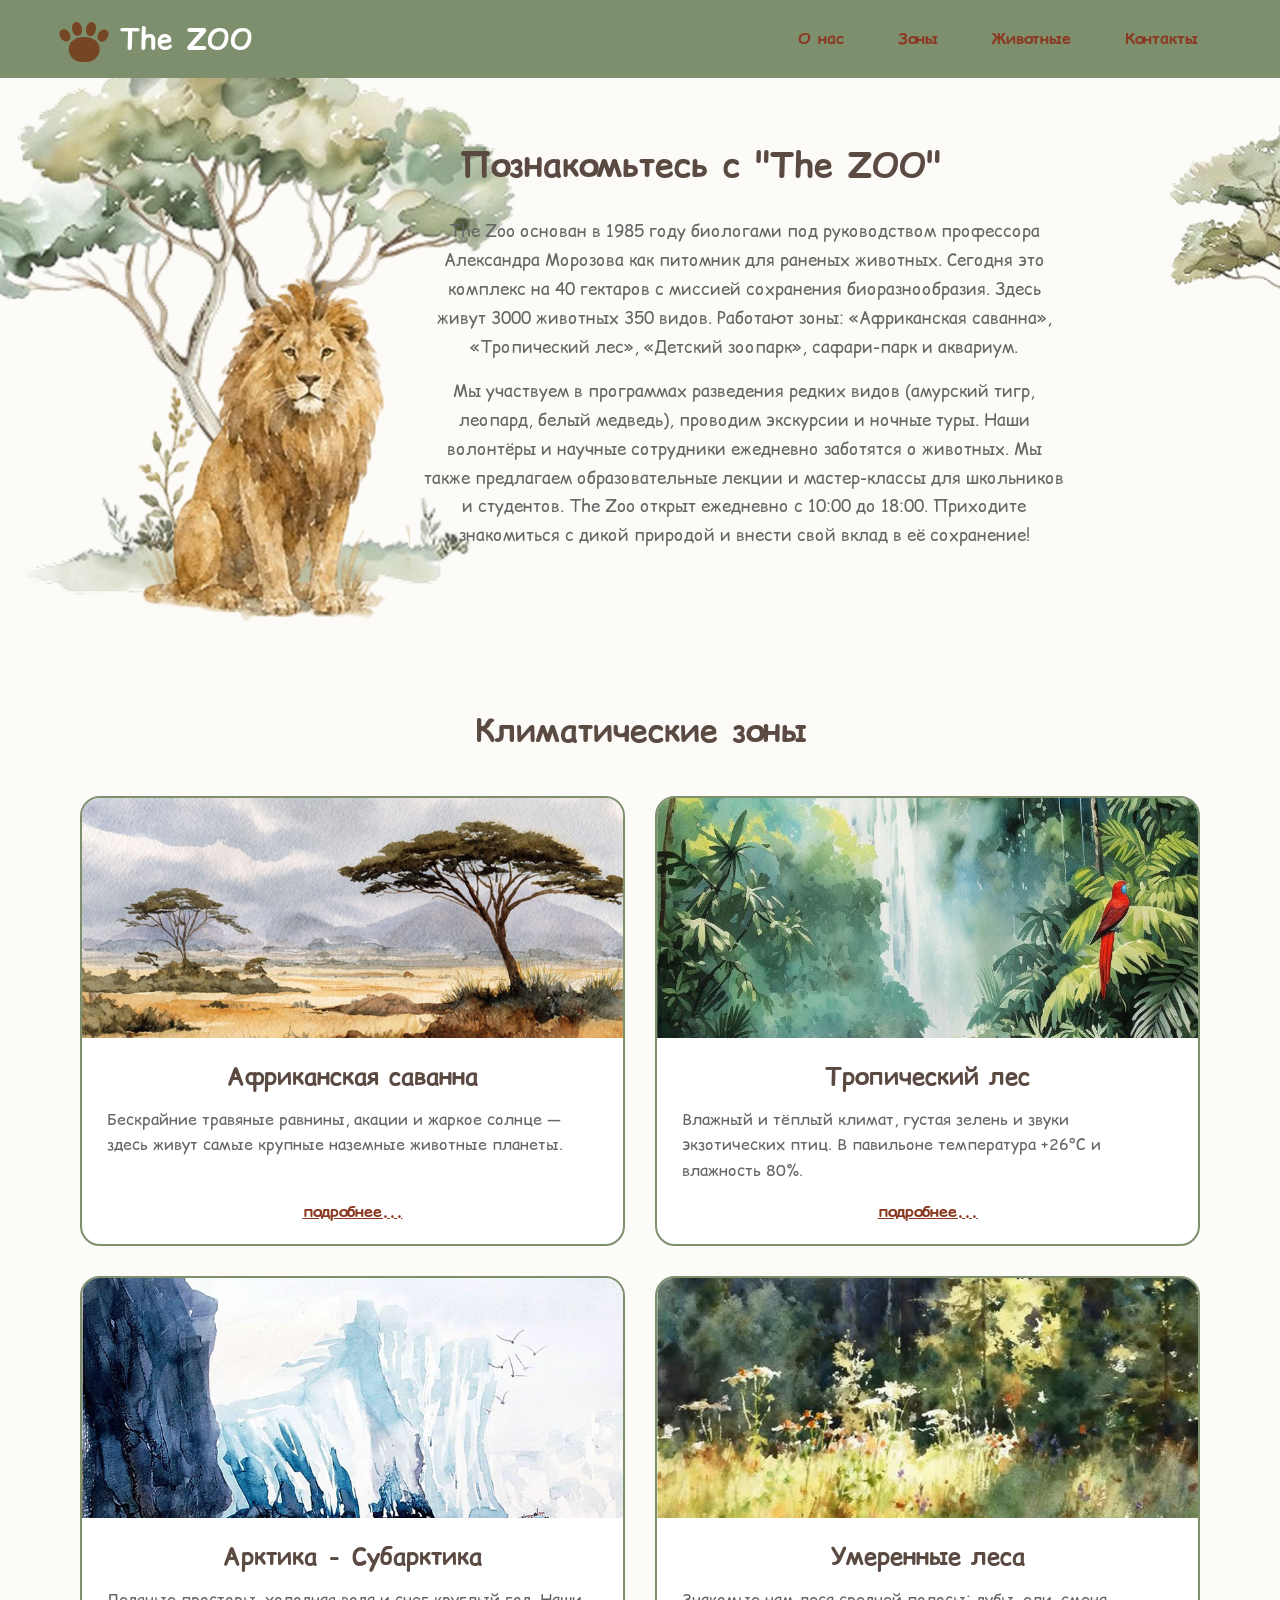
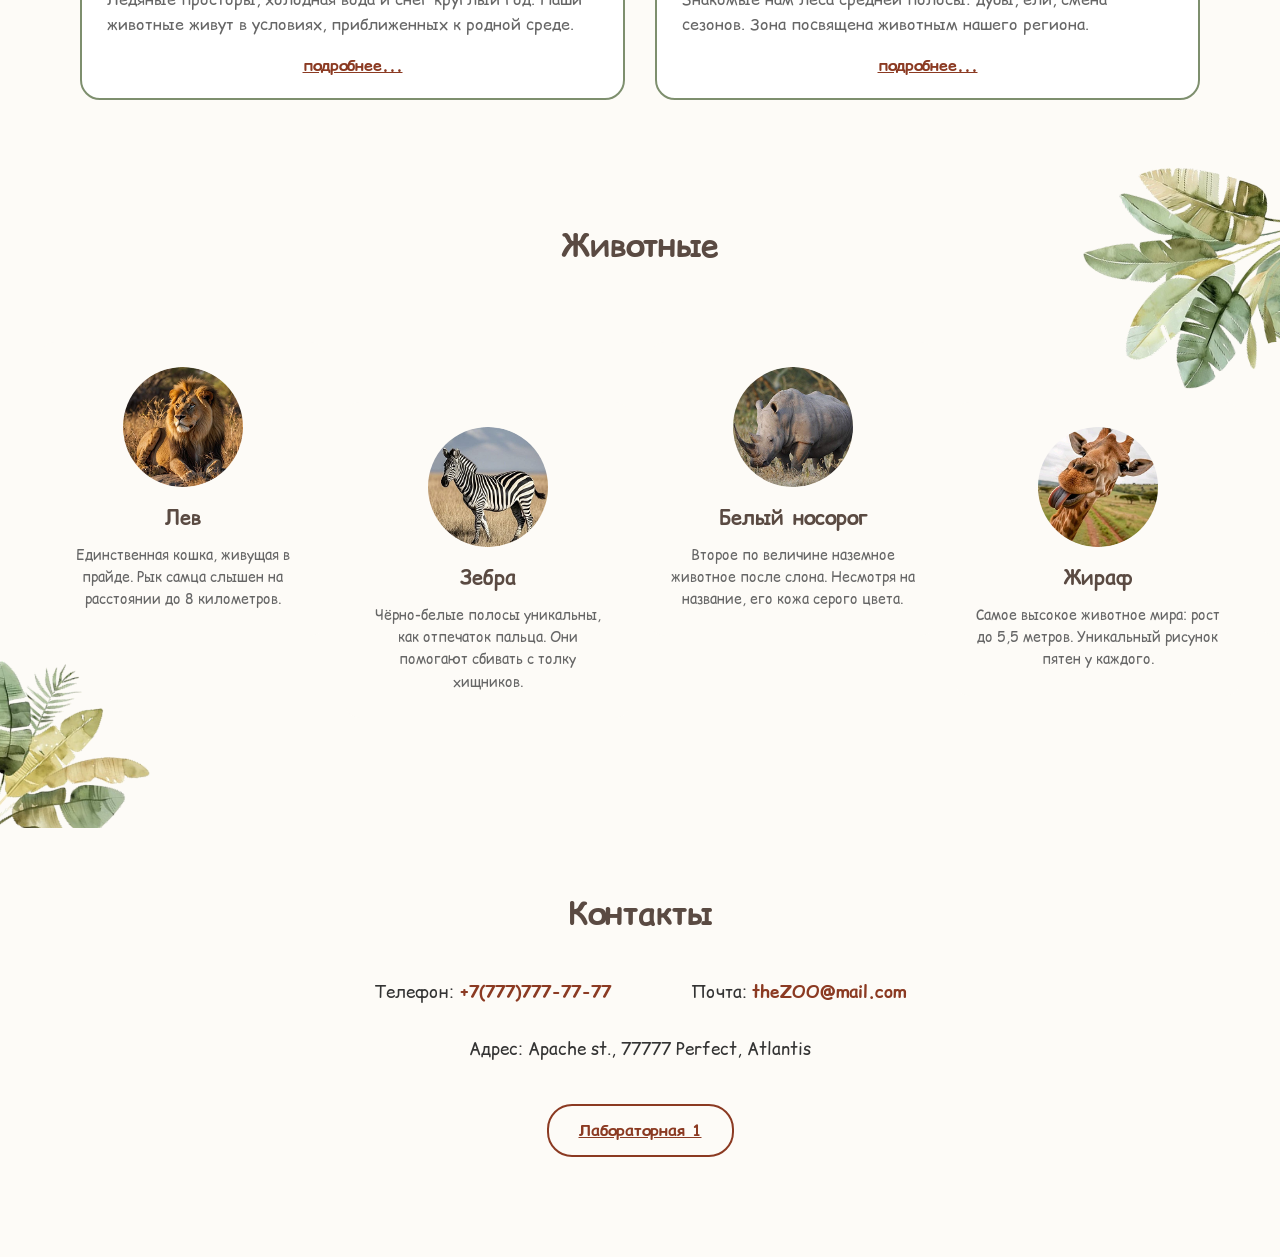
==== index.html @ d0c4f3d9 "первая версия сайта и задание 1" ====
<!DOCTYPE html>
<html lang="ru">
<head>
    <meta charset="UTF-8">
    <meta name="viewport" content="width=device-width, initial-scale=1.0">
    <title>The ZOO</title>
    <link rel="preconnect" href="https://fonts.googleapis.com">
    <link rel="preconnect" href="https://fonts.gstatic.com" crossorigin>
    <link href="https://fonts.googleapis.com/css2?family=Comic+Relief:wght@400;700&display=swap" rel="stylesheet">
    <link rel="stylesheet" href="style.css">
    <link rel="stylesheet" href="logo.css">
</head>

<body>

    <!-- ШАПКА -->
    <header class="header">
        <a href="index.html" class="logo-link">
            <div class="logo-paw">
                <div class="paw-toe toe-1"></div>
                <div class="paw-toe toe-2"></div>
                <div class="paw-toe toe-3"></div>
                <div class="paw-toe toe-4"></div>
                <div class="paw-pad"></div>
            </div>
            <span class="logo-text">The ZOO</span>
        </a>

        <nav class="nav">
            <a href="#about">О нас</a>
            <a href="#zones">Зоны</a>
            <a href="#animals">Животные</a>
            <a href="#contacts">Контакты</a>
        </nav>
    </header>

    <!-- ГЛАВНЫЙ ЭКРАН -->
    <section id="about" class="hero">
        <img src="images/tree-left.webp" alt="" class="hero-decor hero-tree-left">
        <img src="images/lion-hero.webp" alt="Лев" class="hero-decor hero-lion">
        <img src="images/tree-right.webp" alt="" class="hero-decor hero-tree-right">

        <h1>Познакомьтесь с "The ZOO"</h1>

        <div class="hero-content">
            <p>The Zoo основан в 1985 году биологами под руководством профессора Александра Морозова как питомник для раненых животных. 
                Сегодня это комплекс на 40 гектаров с миссией сохранения биоразнообразия. 
                Здесь живут 3000 животных 350 видов. Работают зоны: «Африканская саванна», «Тропический лес», «Детский зоопарк», сафари-парк и аквариум.
            </p>
            <p>Мы участвуем в программах разведения редких видов (амурский тигр, леопард, белый медведь), проводим экскурсии и ночные туры. 
                Наши волонтёры и научные сотрудники ежедневно заботятся о животных. Мы также предлагаем образовательные лекции и мастер-классы для школьников и студентов. 
                The Zoo открыт ежедневно с 10:00 до 18:00. Приходите знакомиться с дикой природой и внести свой вклад в её сохранение!
            </p>
        </div>
    </section>

    <!-- КЛИМАТИЧЕСКИЕ ЗОНЫ -->
    <section id="zones" class="zones-section">
        <h2>Климатические зоны</h2>

        <div class="zones-grid">

            <div class="zone-card">
                <img src="images/savanna.webp" alt="Африканская саванна">
                <h3>Африканская саванна</h3>
                <p>Бескрайние травяные равнины, акации и жаркое солнце — здесь живут самые крупные наземные животные планеты.</p>
                <a href="#modal-savanna" class="details-link">подробнее...</a>
            </div>

            <div class="zone-card">
                <img src="images/jungle.webp" alt="Тропический лес">
                <h3>Тропический лес</h3>
                <p>Влажный и тёплый климат, густая зелень и звуки экзотических птиц. В павильоне температура +26°C и влажность 80%.</p>
                <a href="#modal-jungle" class="details-link">подробнее...</a>
            </div>

            <div class="zone-card">
                <img src="images/arctic.webp" alt="Арктика">
                <h3>Арктика - Субарктика</h3>
                <p>Ледяные просторы, холодная вода и снег круглый год. Наши животные живут в условиях, приближенных к родной среде.</p>
                <a href="#modal-arctic" class="details-link">подробнее...</a>
            </div>

            <div class="zone-card">
                <img src="images/forest.webp" alt="Умеренные леса">
                <h3>Умеренные леса</h3>
                <p>Знакомые нам леса средней полосы: дубы, ели, смена сезонов. Зона посвящена животным нашего региона.</p>
                <a href="#modal-forest" class="details-link">подробнее...</a>
            </div>

        </div>
    </section>

    <!-- ЖИВОТНЫЕ -->
    <section id="animals" class="animals-section">
        <img src="images/leaf-top.webp" alt="" class="section-decor section-decor-top">
        <img src="images/leaf-bottom.webp" alt="" class="section-decor section-decor-bottom">

        <h2>Животные</h2>

        <div class="carousel-track">

            <div class="animal-card">
                <img src="images/lion.webp" alt="Лев">
                <h4>Лев</h4>
                <p>Единственная кошка, живущая в прайде. Рык самца слышен на расстоянии до 8 километров.</p>
            </div>

            <div class="animal-card">
                <img src="images/zebra.webp" alt="Зебра">
                <h4>Зебра</h4>
                <p>Чёрно-белые полосы уникальны, как отпечаток пальца. Они помогают сбивать с толку хищников.</p>
            </div>

            <div class="animal-card">
                <img src="images/rhino.webp" alt="Белый носорог">
                <h4>Белый носорог</h4>
                <p>Второе по величине наземное животное после слона. Несмотря на название, его кожа серого цвета.</p>
            </div>

            <div class="animal-card">
                <img src="images/giraffe.webp" alt="Жираф">
                <h4>Жираф</h4>
                <p>Самое высокое животное мира: рост до 5,5 метров. Уникальный рисунок пятен у каждого.</p>
            </div>

            <div class="animal-card">
                <img src="images/jaguar.webp" alt="Ягуар">
                <h4>Ягуар</h4>
                <p>Крупнейшая кошка Америки. Отлично плавает и охотится даже на крокодилов.</p>
            </div>

            <div class="animal-card">
                <img src="images/orangutan.webp" alt="Орангутан">
                <h4>Орангутан</h4>
                <p>Один из самых умных приматов. Умеет использовать палки как инструменты.</p>
            </div>

            <div class="animal-card">
                <img src="images/toucan.webp" alt="Тукан">
                <h4>Тукан</h4>
                <p>Обладатель огромного яркого клюва. Клюв лёгкий благодаря воздушным камерам внутри.</p>
            </div>

            <div class="animal-card">
                <img src="images/sloth.webp" alt="Ленивец">
                <h4>Ленивец</h4>
                <p>Спит до 20 часов в сутки. В его шерсти растут водоросли из-за медлительности.</p>
            </div>

            <div class="animal-card">
                <img src="images/mammoth.webp" alt="Морж">
                <h4>Морж</h4>
                <p>Крупное морское млекопитающее. Может жить до 60 лет и достигать длины 3.5 метров.</p>
            </div>

            <div class="animal-card">
                <img src="images/polar-bear.webp" alt="Белый медведь">
                <h4>Белый медведь</h4>
                <p>Крупнейший наземный хищник. Под белой шерстью скрывается чёрная кожа.</p>
            </div>

            <div class="animal-card">
                <img src="images/randeer.webp" alt="Северный олень">
                <h4>Северный олень</h4>
                <p>Единственный олень, у которого рога есть и у самцов, и у самок.</p>
            </div>

            <div class="animal-card">
                <img src="images/owl.webp" alt="Полярная сова">
                <h4>Полярная сова</h4>
                <p>Хищник, который охотится даже днём. Белое оперение — маскировка среди снега.</p>
            </div>

            <div class="animal-card">
                <img src="images/lynx.webp" alt="Рысь">
                <h4>Рысь</h4>
                <p>Хищник, который охотится даже днём. Белое оперение — маскировка среди снега.</p>
            </div>

            <div class="animal-card">
                <img src="images/deer.webp" alt="Пятнистый олень">
                <h4>Пятнистый олень</h4>
                <p>Самый распространенный олень в Европе. Имеет ярко выраженные пятна на шкуре.</p>
            </div>

            <div class="animal-card">
                <img src="images/wolf.webp" alt="Волк">
                <h4>Волк</h4>
                <p>Социальное животное, живущее в стаях. Имеет высокий уровень интеллекта и способность к обучению.</p>
            </div>

            <div class="animal-card">
                <img src="images/bear.webp" alt="Бурый медведь">
                <h4>Бурый медведь</h4>
                <p>Хозяин наших лесов. Перед зимой набирает до 150 кг жира.</p>
            </div>

        </div>
    </section>

    <!-- КОНТАКТЫ -->
    <section id="contacts" class="contacts-section">
        <h2>Контакты</h2>
        <div class="contacts-grid">
            <p>Телефон: <a href="tel:+77777777777">+7(777)777-77-77</a></p>
            <p>Почта: <a href="mailto:theZOO@mail.com">theZOO@mail.com</a></p>
            <p class="contacts-address">Адрес: Apache st., 77777 Perfect, Atlantis</p>
        </div>

        <a href="pic.html" class="lab-link">Лабораторная 1</a>
    </section>

    <!-- ============================================= -->
    <!-- МОДАЛЬНЫЕ ОКНА -->
    <!-- ============================================= -->

    <!-- САВАННА -->
    <div id="modal-savanna" class="modal">
        <div class="modal-content">
            <a href="#zones" class="modal-close"></a>
            <h2>Африканская саванна</h2>
            <div class="modal-body">
                <p>Африканская саванна — это бескрайние травяные равнины, редкие акации и ощущение простора. Здесь, на родине самых крупных наземных животных, наш вольер площадью более 3 гектаров воссоздаёт климат Восточной Африки: сухие сезоны сменяются короткими дождями, а растительность максимально приближена к естественной.</p>
                <p>Здесь живут слоны, жирафы, львы, зебры и белые носороги. У каждого вида — просторный участок: у слонов грязевые ванны, у жирафов высокие кормушки с акацией, у львов тенистые скалы. Наблюдать за животными можно со смотровых площадок и из сафари-автобуса, проезжающего прямо через вольеры.</p>
                <p>Мы участвуем в международной программе разведения белых носорогов и слонов, находящихся под угрозой исчезновения. Регулярно проходят кормления под руководством киперов — это зрелище и возможность узнать жизнь саванны изнутри.</p>
            </div>
            <img src="images/decor-lion.png" alt="" class="modal-decor decor-savanna-1">
            <img src="images/decor-rhino.png" alt="" class="modal-decor decor-savanna-2">
            <img src="images/decor-elephant.png" alt="" class="modal-decor decor-savanna-3">
            <img src="images/decor-zebra.png" alt="" class="modal-decor decor-savanna-4">
        </div>
    </div>

    <!-- ДЖУНГЛИ -->
    <div id="modal-jungle" class="modal">
        <div class="modal-content">
            <a href="#zones" class="modal-close"></a>
            <h2>Тропический лес</h2>
            <div class="modal-body">
                <p>Тропический лес — самая густонаселённая экосистема планеты. В нашем павильоне поддерживается +26°C и влажность 80%, создавая уголок амазонской сельвы в центре города. Здесь пахнет мокрой землёй, слышны крики птиц, а сквозь стеклянный купол пробивается мягкий свет.</p>
                <p>Обитатели — ягуары, орангутаны, туканы, ленивцы и питоны. Для каждого созданы природные условия: орангутаны получили канаты и платформы, ягуары — бассейн и заросли, ленивцы — высокие ветви. Туканы свободно летают по павильону, а питоны отдыхают в террариумах с подогревом.</p>
                <p>Тропический лес хрупок: вырубка уничтожает дом для тысяч видов. Наша зона — часть образовательной программы о сохранении джунглей. Мы участвуем в восстановлении популяций орангутанов и ягуаров в дикой природе.</p>
            </div>
            <img src="images/decor-sloth.png" alt="" class="modal-decor decor-jungle-1">
            <img src="images/decor-toucan.png" alt="" class="modal-decor decor-jungle-2">
            <img src="images/decor-jaguar.png" alt="" class="modal-decor decor-jungle-3">
            <img src="images/decor-orangutan.png" alt="" class="modal-decor decor-jungle-4">
        </div>
    </div>

    <!-- АРКТИКА -->
    <div id="modal-arctic" class="modal">
        <div class="modal-content">
            <a href="#zones" class="modal-close"></a>
            <h2>Арктика - Субарктика</h2>
            <div class="modal-body">
                <p>Арктика — мир вечного холода и выживания на пределе. Здесь зима длится большую часть года, температура опускается до −50°C. В нашей зоне с помощью системы охлаждения поддерживается арктический климат: снежные наносы, ледяные бассейны и холодный воздух круглый год. Это одна из самых технически сложных зон зоопарка.</p>
                <p>Здесь обитают белые медведи, северные олени, полярные совы, моржи и песцы. Белый медведь получил вольер с бассейном глубиной 5 метров и ледяной пещерой. Моржи плещутся в солёной воде температурой +4°C. Олени гуляют по заснеженной тундре, а совы сидят на высоких насестах.</p>
                <p>Изменение климата лишает белых медведей охотничьих угодий: лёд тает, и хищники не могут добраться до тюленей. Мы участвуем в программе сохранения вида и отправляем часть средств в фонды защиты Арктики.</p>
            </div>
            <img src="images/decor-deer.png" alt="" class="modal-decor decor-arctic-1">
            <img src="images/decor-walrus.png" alt="" class="modal-decor decor-arctic-2">
            <img src="images/decor-owl.png" alt="" class="modal-decor decor-arctic-3">
            <img src="images/decor-polar-bear.png" alt="" class="modal-decor decor-arctic-4">
        </div>
    </div>

    <!-- ЛЕСА -->
    <div id="modal-forest" class="modal">
        <div class="modal-content">
            <a href="#zones" class="modal-close"></a>
            <h2>Умеренные леса</h2>
            <div class="modal-body">
                <p>Умеренные леса — наш родной дом: дубы и ели, смена сезонов, запах осенней листвы. Здесь живут животные, знакомые нам по сказкам, но редко видимые вживую. Наша зона воссоздаёт климат средней полосы: зимой снег, весной цветение, летом прохлада, осенью золото листьев. Вольеры вписаны в естественный лес, поэтому животные чувствуют себя почти как в дикой природе.</p>
                <p>Обитатели — бурые медведи, волки, рыси, пятнистые олени и филины. Медведи живут в лесном вольере с берлогой и прудом. Волки держатся стаей, демонстрируя сложное социальное поведение. Рыси прячутся в зарослях, их выдают кисточки на ушах. Олени гуляют среди деревьев, филины наблюдают с ветвей.</p>
                <p>Многие из этих животных пострадали от человека. Мы участвуем в программах реабилитации и возвращения зверей в дикую природу, проводим семейные экскурсии и уроки для школьников.</p>
            </div>
            <img src="images/decor-fawn.png" alt="" class="modal-decor decor-forest-1">
            <img src="images/decor-wolf.png" alt="" class="modal-decor decor-forest-2">
            <img src="images/decor-bear-cub.png" alt="" class="modal-decor decor-forest-3">
            <img src="images/decor-lynx.png" alt="" class="modal-decor decor-forest-4">
        </div>
    </div>

    <!-- СКРИПТ КАРУСЕЛИ -->
    <script>
        const track = document.querySelector('.carousel-track');
        let isDown = false;
        let startX;
        let scrollStart;

        track.addEventListener('mousedown', (e) => {
            isDown = true;
            startX = e.pageX - track.offsetLeft;
            scrollStart = track.scrollLeft;
        });

        track.addEventListener('mouseup', () => { isDown = false; });
        track.addEventListener('mouseleave', () => { isDown = false; });

        track.addEventListener('mousemove', (e) => {
            if (!isDown) return;
            e.preventDefault();
            const x = e.pageX - track.offsetLeft;
            track.scrollLeft = scrollStart - (x - startX);
        });
    </script>

</body>
</html>
---- style.css ----
/* ============================================= */
/* ПЕРЕМЕННЫЕ */
/* ============================================= */
:root {
    --color-bg:         #FDFBF7;
    --color-primary:    #7E8F6E;
    --color-accent:     #8B3A22;
    --color-heading:    #5A4A42;
    --color-text:       #333333;
    --color-text-muted: #666666;
    --color-white:      #FFFFFF;
    --color-shadow:     rgba(0, 0, 0, 0.1);
    --color-overlay:    rgba(0, 0, 0, 0.6);
    --color-modal-bg:   #F1EDE4;
}

* {
    margin: 0;
    padding: 0;
    box-sizing: border-box;
}

html { scroll-behavior: smooth; }

body {
    font-family: 'Comic Relief', cursive;
    background-color: var(--color-bg);
    color: var(--color-text);
    line-height: 1.6;
}

img { max-width: 100%; display: block; }

/* ============================================= */
/* ШАПКА */
/* ============================================= */
.header {
    display: flex;
    justify-content: space-between;
    align-items: center;
    padding: 15px 60px;
    background-color: var(--color-primary);
    position: sticky;
    top: 0;
    z-index: 1000;
}

.nav {
    display: flex;
    gap: 10px;
}

.nav a {
    color: var(--color-accent);
    text-decoration: none;
    font-weight: bold;
    font-size: 16px;
    padding: 10px 22px;
    border-radius: 25px;
    transition: all 0.3s ease;
}

.nav a:hover {
    background-color: var(--color-accent);
    color: var(--color-white);
}

/* ============================================= */
/* ГЛАВНЫЙ ЭКРАН */
/* ============================================= */
.hero {
    position: relative;
    padding: 60px 40px 80px;
    min-height: 560px;
    overflow: hidden;
}

.hero h1 {
    position: relative;
    z-index: 2;
    text-align: center;
    font-size: 34px;
    color: var(--color-heading);
    margin-bottom: 25px;
    margin-left: 10%;
}

.hero-content {
    position: relative;
    z-index: 2;
    max-width: 640px;
    margin: 0 auto 0 32%;
    text-align: center;
}

.hero-content p {
    font-size: 17px;
    color: var(--color-text-muted);
    line-height: 1.7;
    margin-bottom: 15px;
}

/* Декор */
.hero-decor {
    position: absolute;
    pointer-events: none;
}

.hero-tree-left {
    bottom: 0;
    left: -40px;
    width: 600px;
    z-index: 0;
}

.hero-lion {
    bottom: 0;
    left: 110px;
    width: 300px;
    z-index: 1;
}

.hero-tree-right {
    top: -40px;
    right: -250px;
    width: 420px;
    z-index: 0;
}

/* ============================================= */
/* КЛИМАТИЧЕСКИЕ ЗОНЫ */
/* ============================================= */
.zones-section {
    padding: 60px 40px;
    max-width: 1200px;
    margin: 0 auto;
}

h2 {
    text-align: center;
    font-size: 32px;
    color: var(--color-heading);
    margin-bottom: 40px;
}

.zones-grid {
    display: grid;
    grid-template-columns: repeat(2, 1fr);
    gap: 30px;
}

.zone-card {
    display: flex;
    flex-direction: column;
    background: var(--color-white);
    border: 2px solid var(--color-primary);
    border-radius: 20px;
    overflow: hidden;
    padding-bottom: 20px;
    transition: transform 0.3s ease, box-shadow 0.3s ease;
}

.zone-card:hover {
    transform: translateY(-5px);
    box-shadow: 0 10px 25px var(--color-shadow);
}

.zone-card img {
    width: 100%;
    height: 240px;
    object-fit: cover;
}

.zone-card h3 {
    font-size: 24px;
    color: var(--color-heading);
    text-align: center;
    margin: 20px 0 10px;
}

.zone-card p {
    padding: 0 25px;
    flex-grow: 1;
    color: var(--color-text-muted);
    font-size: 16px;
}

.details-link {
    display: block;
    text-align: center;
    color: var(--color-accent);
    font-weight: bold;
    text-decoration: underline;
    margin-top: 15px;
    transition: color 0.2s;
}

.details-link:hover {
    color: var(--color-heading);
}

/* ============================================= */
/* ЖИВОТНЫЕ */
/* ============================================= */
.animals-section {
    position: relative;
    padding: 60px 0 80px;
    overflow: hidden;
}

.animals-section h2 {
    padding: 0 40px;
    position: relative;
    z-index: 2;
}

.section-decor {
    position: absolute;
    pointer-events: none;
    z-index: 0;
}

.section-decor-top {
    top: 0;
    right: -30px;
    width: 260px;
}

.section-decor-bottom {
    bottom: -30px;
    left: -30px;
    width: 240px;
}

.carousel-track {
    display: flex;
    align-items: flex-start;
    gap: 20px;
    overflow-x: auto;
    padding: 30px 40px;
    scrollbar-width: none;
    -ms-overflow-style: none;
    cursor: grab;
    position: relative;
    z-index: 2;
}

.carousel-track::-webkit-scrollbar { display: none; }

.carousel-track img {
    user-select: none;
    -webkit-user-drag: none;
    pointer-events: none;
}

.animal-card {
    flex: 0 0 calc(25% - 15px);
    text-align: center;
    background: var(--color-bg);
    border-radius: 15px;
    padding: 25px 20px;
    transition: transform 0.3s ease;
}

.animal-card:nth-child(even) {
    margin-top: 60px;
}

.animal-card:hover {
    transform: translateY(-5px);
}

.animal-card img {
    width: 120px;
    height: 120px;
    border-radius: 50%;
    object-fit: cover;
    margin: 0 auto 15px;
}

.animal-card h4 {
    font-size: 20px;
    color: var(--color-heading);
    margin-bottom: 10px;
}

.animal-card p {
    font-size: 14px;
    color: var(--color-text-muted);
}

/* ============================================= */
/* КОНТАКТЫ */
/* ============================================= */
.contacts-section {
    padding: 60px 40px 100px;
    max-width: 1200px;
    margin: 0 auto;
    text-align: center;
}

.contacts-grid {
    display: flex;
    flex-wrap: wrap;
    justify-content: center;
    gap: 20px 80px;
}

.contacts-grid p {
    font-size: 17px;
    color: var(--color-text);
}

.contacts-address {
    flex: 0 0 100%;
    margin-top: 10px;
}

.contacts-grid a {
    color: var(--color-accent);
    text-decoration: none;
    font-weight: bold;
    transition: color 0.2s;
}

.contacts-grid a:hover {
    color: var(--color-heading);
}

/* ============================================= */
/* ССЫЛКА НА ЛАБУ В ФУТЕРЕ */
/* ============================================= */
.lab-link {
    display: inline-block;
    margin-top: 40px;
    padding: 12px 30px;
    color: var(--color-accent);
    font-weight: bold;
    font-size: 16px;
    border: 2px solid var(--color-accent);
    border-radius: 25px;
    transition: all 0.3s ease;
}

.lab-link:hover {
    background-color: var(--color-accent);
    color: var(--color-white);
}

/* ============================================= */
/* МОДАЛЬНЫЕ ОКНА */
/* ============================================= */
.modal {
    display: none;
    position: fixed;
    inset: 0;
    background-color: var(--color-overlay);
    z-index: 2000;
    justify-content: center;
    align-items: center;
    padding: 20px;
}

.modal:target { display: flex; }

.modal-content {
    position: relative;
    background-color: var(--color-modal-bg);
    border-radius: 20px;
    padding: 50px 70px;
    max-width: 1000px;
    width: 100%;
    max-height: 90vh;
    overflow-y: auto;
    box-shadow: 0 10px 40px rgba(0, 0, 0, 0.3);
    text-align: center;
}

.modal-content h2 {
    font-size: 36px;
    color: var(--color-heading);
    margin-bottom: 25px;
}

.modal-body {
    position: relative;
    z-index: 2;
    text-align: left;
    font-size: 17px;
    color: var(--color-text);
    line-height: 1.7;
    max-width: 800px;
    margin: 0 auto;
}

.modal-body p {
    margin-bottom: 15px;
}

/* Кнопка закрытия */
.modal-close {
    position: absolute;
    top: 20px;
    right: 25px;
    width: 36px;
    height: 36px;
    z-index: 10;
    cursor: pointer;
    transition: transform 0.2s;
}

.modal-close:hover { transform: scale(1.15); }

.modal-close::before,
.modal-close::after {
    content: "";
    position: absolute;
    top: 17px;
    left: 0;
    width: 36px;
    height: 2px;
    background: #B5A89A;
    border-radius: 2px;
}

.modal-close::before { transform: rotate(45deg); }
.modal-close::after  { transform: rotate(-45deg); }

/* Декор в модалках */
.modal-decor {
    position: absolute;
    pointer-events: none;
    z-index: 1;
}

/* Саванна */
.decor-savanna-1 { bottom: 0; left: -10px; width: 170px; }
.decor-savanna-2 { bottom: 0; left: 130px; width: 180px; }
.decor-savanna-3 { bottom: 0; right: 130px; width: 180px; }
.decor-savanna-4 { bottom: 0; right: -10px; width: 140px; }

/* Джунгли */
.decor-jungle-1 { top: 0; left: -10px; width: 190px; }
.decor-jungle-2 { bottom: 0; left: -10px; width: 170px; }
.decor-jungle-3 { top: 0; right: -10px; width: 190px; }
.decor-jungle-4 { bottom: 0; right: -10px; width: 200px; }

/* Арктика */
.decor-arctic-1 { top: 10px; left: -10px; width: 200px; }
.decor-arctic-2 { bottom: 0; left: -10px; width: 180px; }
.decor-arctic-3 { top: 30px; right: -10px; width: 140px; }
.decor-arctic-4 { bottom: 0; right: -20px; width: 200px; }

/* Леса */
.decor-forest-1 { top: 10px; left: -10px; width: 140px; }
.decor-forest-2 { bottom: 0; left: -10px; width: 170px; }
.decor-forest-3 { bottom: 0; right: 100px; width: 150px; }
.decor-forest-4 { bottom: 0; right: -20px; width: 160px; }

/* ============================================= */
/* АДАПТИВНОСТЬ */
/* ============================================= */

/* Планшет */
@media (max-width: 992px) {
    .hero-tree-left  { width: 280px; left: -40px; }
    .hero-lion       { width: 180px; left: 80px; }
    .hero-tree-right { width: 300px; right: -180px; }

    .hero h1       { margin-left: 0; font-size: 28px; }
    .hero-content  { margin: 0 auto; }

    .zones-grid { grid-template-columns: 1fr; }

    .animal-card { flex: 0 0 calc(50% - 10px); }
    .animal-card:nth-child(even) { margin-top: 40px; }
}

/* Мобильный */
@media (max-width: 768px) {
    .header {
        flex-direction: column;
        padding: 15px 20px;
        gap: 12px;
    }

    .logo { font-size: 26px; }

    .nav { flex-wrap: wrap; justify-content: center; gap: 6px; }

    .nav a {
        font-size: 14px;
        padding: 7px 14px;
    }

    .hero {
        padding: 40px 20px 50px;
        min-height: auto;
    }

    .hero h1 { font-size: 22px; margin-left: 0; }

    .hero-content p { font-size: 15px; }

    .hero-decor { display: none; }   /* прячем декор */

    .zones-section,
    .contacts-section { padding: 40px 20px; }

    h2 { font-size: 24px; margin-bottom: 25px; }

    .zone-card img { height: 180px; }

    .animals-section h2 { padding: 0 20px; }

    .section-decor { display: none; }

    .carousel-track { padding: 20px; gap: 15px; }

    .animal-card { flex: 0 0 90%; }
    .animal-card:nth-child(even) { margin-top: 0; }

    .animal-card img { width: 100px; height: 100px; }

    .contacts-grid { flex-direction: column; gap: 12px; }

    .lab-link {
        font-size: 14px;
        padding: 10px 22px;
        margin-top: 30px;
    }

    .modal-content { padding: 40px 25px; }

    .modal-content h2 { font-size: 24px; margin-bottom: 20px; }

    .modal-body { font-size: 15px; }

    .modal-close { width: 30px; height: 30px; top: 15px; right: 15px; }

    .modal-close::before,
    .modal-close::after {
        width: 30px;
        top: 14px;
    }

    .modal-decor { display: none; }   /* прячем декор в модалках */
}

/* Очень узкий экран */
@media (max-width: 480px) {
    .nav a { font-size: 13px; padding: 6px 12px; }

    .hero h1 { font-size: 20px; }
    .hero-content p { font-size: 14px; }

    .animal-card { flex: 0 0 100%; }
}
---- logo.css ----
/* ============================================= */
/* ЛОГОТИП-ЛАПА */
/* ============================================= */
:root {
    --paw-color: #B5835A;    /* цвет лапы */
    --paw-size: 48px;        /* базовый размер квадрата лапы */
}

/* Обёртка ссылки-логотипа */
.logo-link {
    display: inline-flex;
    align-items: center;
    gap: 12px;
    text-decoration: none;
    flex-shrink: 0;
}

/* Квадрат-контейнер для иконки */
.logo-paw {
    position: relative;
    width: var(--paw-size);
    height: var(--paw-size);
    flex-shrink: 0;
}

/* Общий стиль для всех элементов лапы */
.paw-toe,
.paw-pad {
    position: absolute;
    background-color: #754525;
}

/* =========================
   ПАЛЬЦЫ
   ========================= */

.paw-toe {
    z-index: 2;
    border-radius: 50%;
}

/* Верхний левый */
.toe-1 {
    top: 15%;
    left: 25%;
    width: 20%;
    height: 29%;
    transform: rotate(-12deg);
}

/* Верхний правый */
.toe-2 {
    top: 15%;
    right: 25%;
    width: 20%;
    height: 29%;
    transform: rotate(12deg);
}

/* Левый боковой */
.toe-3 {
    top: 30%;
    left: 0%;
    width: 20%;
    height: 27%;
    transform: rotate(-35deg);
}

/* Правый боковой */
.toe-4 {
    top: 30%;
    right: 0%;
    width: 20%;
    height: 27%;
    transform: rotate(35deg);
}

.paw-pad {
    z-index: 1;

    left: 50%;
    bottom: 3%;

    width: 64%;
    height: 51%;

    transform: translateX(-50%);

    border-radius:
        48% 48% 42% 42%
        / 48% 48% 55% 55%;
}

/* Текст рядом с лапой */
.logo-text {
    font-size: 28px;
    font-weight: bold;
    color: var(--color-white);
    letter-spacing: 1px;
    white-space: nowrap;
}

/* ============================================= */
/* АДАПТИВ */
/* ============================================= */
@media (max-width: 480px) {
    .logo-text {
        display: none;
    }

    :root {
        --paw-size: 40px;
    }
}
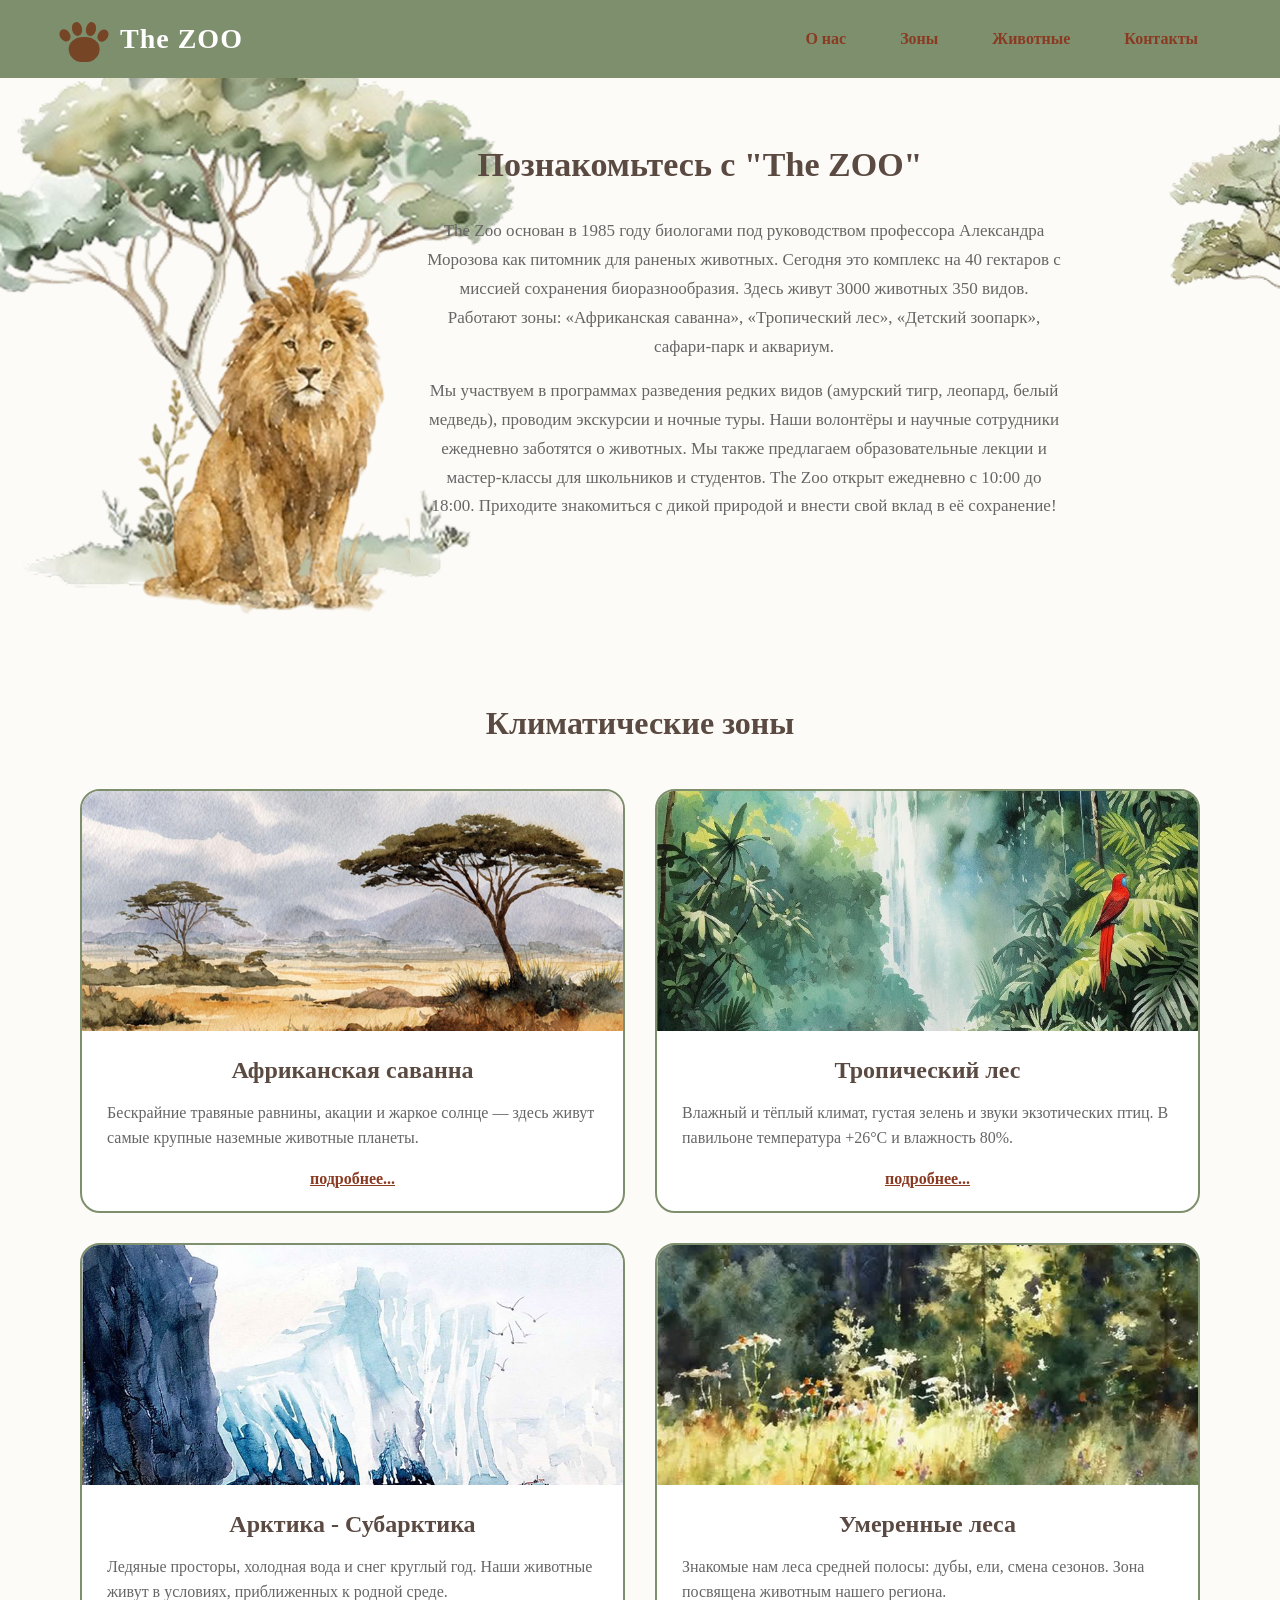
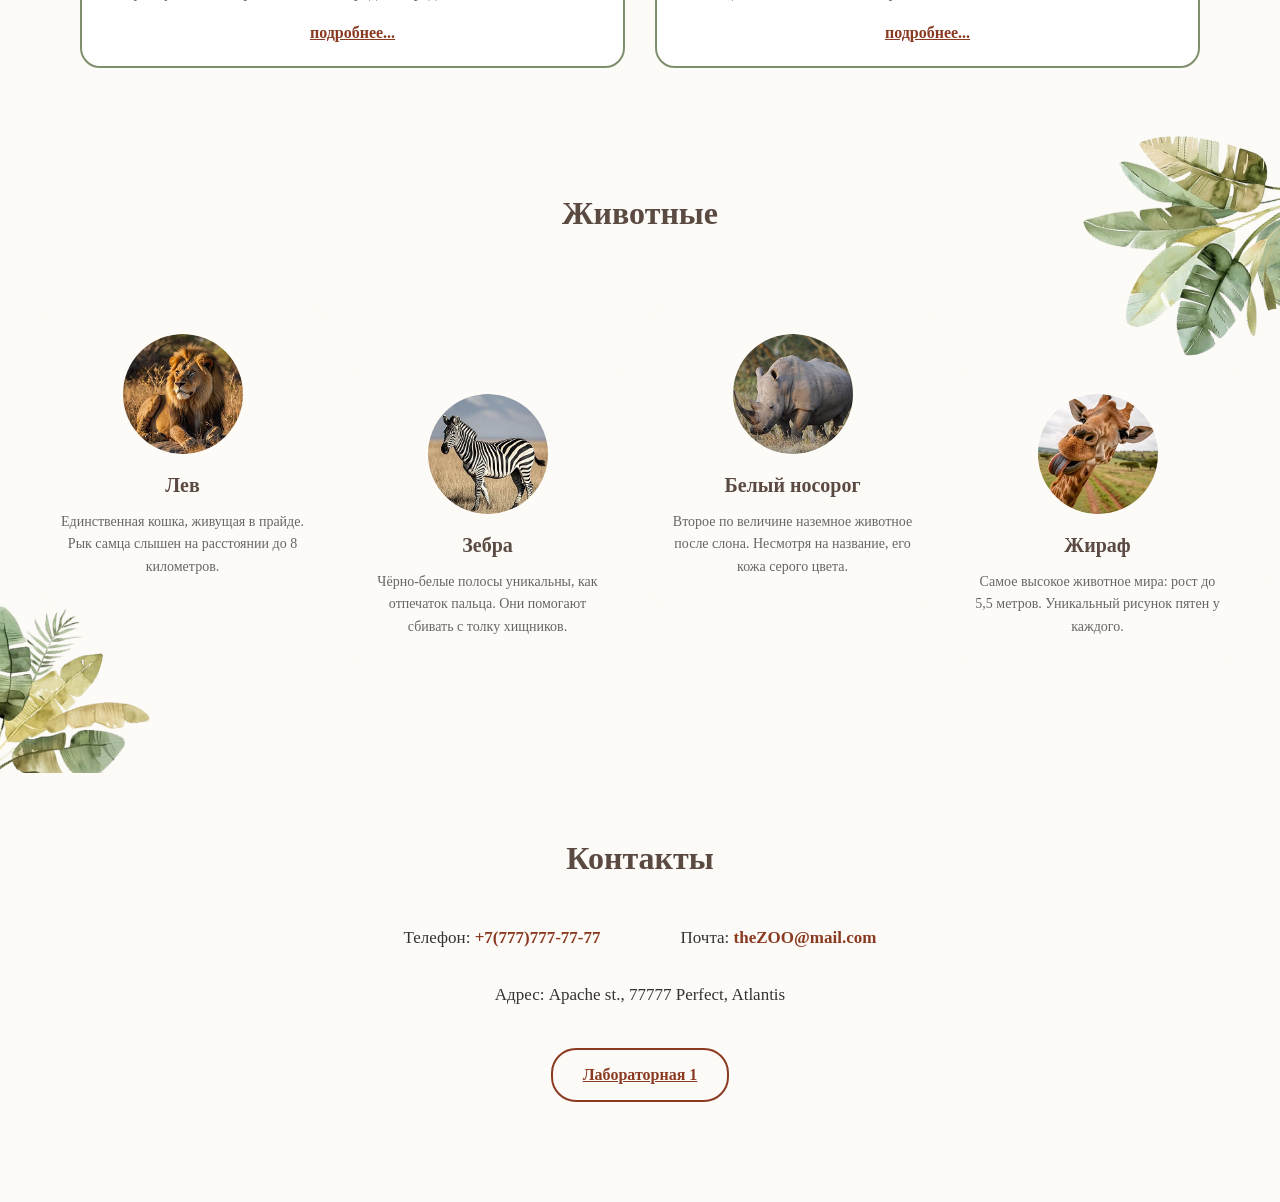
==== commit cda7775e: "настроил папки и скачал шрифт" ====
--- a/index.html
+++ b/index.html
@@ -4,11 +4,8 @@
     <meta charset="UTF-8">
     <meta name="viewport" content="width=device-width, initial-scale=1.0">
     <title>The ZOO</title>
-    <link rel="preconnect" href="https://fonts.googleapis.com">
-    <link rel="preconnect" href="https://fonts.gstatic.com" crossorigin>
-    <link href="https://fonts.googleapis.com/css2?family=Comic+Relief:wght@400;700&display=swap" rel="stylesheet">
-    <link rel="stylesheet" href="style.css">
-    <link rel="stylesheet" href="logo.css">
+    <link rel="stylesheet" href="styles/style.css">
+    <link rel="stylesheet" href="styles/logo.css">
 </head>
 
 <body>
@@ -208,7 +205,7 @@
             <p class="contacts-address">Адрес: Apache st., 77777 Perfect, Atlantis</p>
         </div>
 
-        <a href="pic.html" class="lab-link">Лабораторная 1</a>
+        <a href="html/pic.html" class="lab-link">Лабораторная 1</a>
     </section>
 
     <!-- ============================================= -->
--- a/styles/style.css
+++ b/styles/style.css
@@ -0,0 +1,576 @@
+
+@font-face {
+    font-family: 'Comic Relief';
+    src: url('fonts/ComicRelief-Regular.ttf') format('truetype');
+    font-weight: 400;
+    font-style: normal;
+}
+
+@font-face {
+    font-family: 'Comic Relief';
+    src: url('fonts/ComicRelief-Bold.ttf') format('truetype');
+    font-weight: 700;
+    font-style: normal;
+}
+
+
+
+
+/* ============================================= */
+/* ПЕРЕМЕННЫЕ */
+/* ============================================= */
+:root {
+    --color-bg:         #FDFBF7;
+    --color-primary:    #7E8F6E;
+    --color-accent:     #8B3A22;
+    --color-heading:    #5A4A42;
+    --color-text:       #333333;
+    --color-text-muted: #666666;
+    --color-white:      #FFFFFF;
+    --color-shadow:     rgba(0, 0, 0, 0.1);
+    --color-overlay:    rgba(0, 0, 0, 0.6);
+    --color-modal-bg:   #F1EDE4;
+}
+
+* {
+    margin: 0;
+    padding: 0;
+    box-sizing: border-box;
+}
+
+html { scroll-behavior: smooth; }
+
+body {
+    font-family: 'Comic Relief', cursive;
+    background-color: var(--color-bg);
+    color: var(--color-text);
+    line-height: 1.6;
+}
+
+img { max-width: 100%; display: block; }
+
+/* ============================================= */
+/* ШАПКА */
+/* ============================================= */
+.header {
+    display: flex;
+    justify-content: space-between;
+    align-items: center;
+    padding: 15px 60px;
+    background-color: var(--color-primary);
+    position: sticky;
+    top: 0;
+    z-index: 1000;
+}
+
+.nav {
+    display: flex;
+    gap: 10px;
+}
+
+.nav a {
+    color: var(--color-accent);
+    text-decoration: none;
+    font-weight: bold;
+    font-size: 16px;
+    padding: 10px 22px;
+    border-radius: 25px;
+    transition: all 0.3s ease;
+}
+
+.nav a:hover {
+    background-color: var(--color-accent);
+    color: var(--color-white);
+}
+
+/* ============================================= */
+/* ГЛАВНЫЙ ЭКРАН */
+/* ============================================= */
+.hero {
+    position: relative;
+    padding: 60px 40px 80px;
+    min-height: 560px;
+    overflow: hidden;
+}
+
+.hero h1 {
+    position: relative;
+    z-index: 2;
+    text-align: center;
+    font-size: 34px;
+    color: var(--color-heading);
+    margin-bottom: 25px;
+    margin-left: 10%;
+}
+
+.hero-content {
+    position: relative;
+    z-index: 2;
+    max-width: 640px;
+    margin: 0 auto 0 32%;
+    text-align: center;
+}
+
+.hero-content p {
+    font-size: 17px;
+    color: var(--color-text-muted);
+    line-height: 1.7;
+    margin-bottom: 15px;
+}
+
+/* Декор */
+.hero-decor {
+    position: absolute;
+    pointer-events: none;
+}
+
+.hero-tree-left {
+    bottom: 0;
+    left: -40px;
+    width: 600px;
+    z-index: 0;
+}
+
+.hero-lion {
+    bottom: 0;
+    left: 110px;
+    width: 300px;
+    z-index: 1;
+}
+
+.hero-tree-right {
+    top: -40px;
+    right: -250px;
+    width: 420px;
+    z-index: 0;
+}
+
+/* ============================================= */
+/* КЛИМАТИЧЕСКИЕ ЗОНЫ */
+/* ============================================= */
+.zones-section {
+    padding: 60px 40px;
+    max-width: 1200px;
+    margin: 0 auto;
+}
+
+h2 {
+    text-align: center;
+    font-size: 32px;
+    color: var(--color-heading);
+    margin-bottom: 40px;
+}
+
+.zones-grid {
+    display: grid;
+    grid-template-columns: repeat(2, 1fr);
+    gap: 30px;
+}
+
+.zone-card {
+    display: flex;
+    flex-direction: column;
+    background: var(--color-white);
+    border: 2px solid var(--color-primary);
+    border-radius: 20px;
+    overflow: hidden;
+    padding-bottom: 20px;
+    transition: transform 0.3s ease, box-shadow 0.3s ease;
+}
+
+.zone-card:hover {
+    transform: translateY(-5px);
+    box-shadow: 0 10px 25px var(--color-shadow);
+}
+
+.zone-card img {
+    width: 100%;
+    height: 240px;
+    object-fit: cover;
+}
+
+.zone-card h3 {
+    font-size: 24px;
+    color: var(--color-heading);
+    text-align: center;
+    margin: 20px 0 10px;
+}
+
+.zone-card p {
+    padding: 0 25px;
+    flex-grow: 1;
+    color: var(--color-text-muted);
+    font-size: 16px;
+}
+
+.details-link {
+    display: block;
+    text-align: center;
+    color: var(--color-accent);
+    font-weight: bold;
+    text-decoration: underline;
+    margin-top: 15px;
+    transition: color 0.2s;
+}
+
+.details-link:hover {
+    color: var(--color-heading);
+}
+
+/* ============================================= */
+/* ЖИВОТНЫЕ */
+/* ============================================= */
+.animals-section {
+    position: relative;
+    padding: 60px 0 80px;
+    overflow: hidden;
+}
+
+.animals-section h2 {
+    padding: 0 40px;
+    position: relative;
+    z-index: 2;
+}
+
+.section-decor {
+    position: absolute;
+    pointer-events: none;
+    z-index: 0;
+}
+
+.section-decor-top {
+    top: 0;
+    right: -30px;
+    width: 260px;
+}
+
+.section-decor-bottom {
+    bottom: -30px;
+    left: -30px;
+    width: 240px;
+}
+
+.carousel-track {
+    display: flex;
+    align-items: flex-start;
+    gap: 20px;
+    overflow-x: auto;
+    padding: 30px 40px;
+    scrollbar-width: none;
+    -ms-overflow-style: none;
+    cursor: grab;
+    position: relative;
+    z-index: 2;
+}
+
+.carousel-track::-webkit-scrollbar { display: none; }
+
+.carousel-track img {
+    user-select: none;
+    -webkit-user-drag: none;
+    pointer-events: none;
+}
+
+.animal-card {
+    flex: 0 0 calc(25% - 15px);
+    text-align: center;
+    background: var(--color-bg);
+    border-radius: 15px;
+    padding: 25px 20px;
+    transition: transform 0.3s ease;
+}
+
+.animal-card:nth-child(even) {
+    margin-top: 60px;
+}
+
+.animal-card:hover {
+    transform: translateY(-5px);
+}
+
+.animal-card img {
+    width: 120px;
+    height: 120px;
+    border-radius: 50%;
+    object-fit: cover;
+    margin: 0 auto 15px;
+}
+
+.animal-card h4 {
+    font-size: 20px;
+    color: var(--color-heading);
+    margin-bottom: 10px;
+}
+
+.animal-card p {
+    font-size: 14px;
+    color: var(--color-text-muted);
+}
+
+/* ============================================= */
+/* КОНТАКТЫ */
+/* ============================================= */
+.contacts-section {
+    padding: 60px 40px 100px;
+    max-width: 1200px;
+    margin: 0 auto;
+    text-align: center;
+}
+
+.contacts-grid {
+    display: flex;
+    flex-wrap: wrap;
+    justify-content: center;
+    gap: 20px 80px;
+}
+
+.contacts-grid p {
+    font-size: 17px;
+    color: var(--color-text);
+}
+
+.contacts-address {
+    flex: 0 0 100%;
+    margin-top: 10px;
+}
+
+.contacts-grid a {
+    color: var(--color-accent);
+    text-decoration: none;
+    font-weight: bold;
+    transition: color 0.2s;
+}
+
+.contacts-grid a:hover {
+    color: var(--color-heading);
+}
+
+/* ============================================= */
+/* ССЫЛКА НА ЛАБУ В ФУТЕРЕ */
+/* ============================================= */
+.lab-link {
+    display: inline-block;
+    margin-top: 40px;
+    padding: 12px 30px;
+    color: var(--color-accent);
+    font-weight: bold;
+    font-size: 16px;
+    border: 2px solid var(--color-accent);
+    border-radius: 25px;
+    transition: all 0.3s ease;
+}
+
+.lab-link:hover {
+    background-color: var(--color-accent);
+    color: var(--color-white);
+}
+
+/* ============================================= */
+/* МОДАЛЬНЫЕ ОКНА */
+/* ============================================= */
+.modal {
+    display: none;
+    position: fixed;
+    inset: 0;
+    background-color: var(--color-overlay);
+    z-index: 2000;
+    justify-content: center;
+    align-items: center;
+    padding: 20px;
+}
+
+.modal:target { display: flex; }
+
+.modal-content {
+    position: relative;
+    background-color: var(--color-modal-bg);
+    border-radius: 20px;
+    padding: 50px 70px;
+    max-width: 1000px;
+    width: 100%;
+    max-height: 90vh;
+    overflow-y: auto;
+    box-shadow: 0 10px 40px rgba(0, 0, 0, 0.3);
+    text-align: center;
+}
+
+.modal-content h2 {
+    font-size: 36px;
+    color: var(--color-heading);
+    margin-bottom: 25px;
+}
+
+.modal-body {
+    position: relative;
+    z-index: 2;
+    text-align: left;
+    font-size: 17px;
+    color: var(--color-text);
+    line-height: 1.7;
+    max-width: 800px;
+    margin: 0 auto;
+}
+
+.modal-body p {
+    margin-bottom: 15px;
+}
+
+/* Кнопка закрытия */
+.modal-close {
+    position: absolute;
+    top: 20px;
+    right: 25px;
+    width: 36px;
+    height: 36px;
+    z-index: 10;
+    cursor: pointer;
+    transition: transform 0.2s;
+}
+
+.modal-close:hover { transform: scale(1.15); }
+
+.modal-close::before,
+.modal-close::after {
+    content: "";
+    position: absolute;
+    top: 17px;
+    left: 0;
+    width: 36px;
+    height: 2px;
+    background: #B5A89A;
+    border-radius: 2px;
+}
+
+.modal-close::before { transform: rotate(45deg); }
+.modal-close::after  { transform: rotate(-45deg); }
+
+/* Декор в модалках */
+.modal-decor {
+    position: absolute;
+    pointer-events: none;
+    z-index: 1;
+}
+
+/* Саванна */
+.decor-savanna-1 { bottom: 0; left: -10px; width: 170px; }
+.decor-savanna-2 { bottom: 0; left: 130px; width: 180px; }
+.decor-savanna-3 { bottom: 0; right: 130px; width: 180px; }
+.decor-savanna-4 { bottom: 0; right: -10px; width: 140px; }
+
+/* Джунгли */
+.decor-jungle-1 { top: 0; left: -10px; width: 190px; }
+.decor-jungle-2 { bottom: 0; left: -10px; width: 170px; }
+.decor-jungle-3 { top: 0; right: -10px; width: 190px; }
+.decor-jungle-4 { bottom: 0; right: -10px; width: 200px; }
+
+/* Арктика */
+.decor-arctic-1 { top: 10px; left: -10px; width: 200px; }
+.decor-arctic-2 { bottom: 0; left: -10px; width: 180px; }
+.decor-arctic-3 { top: 30px; right: -10px; width: 140px; }
+.decor-arctic-4 { bottom: 0; right: -20px; width: 200px; }
+
+/* Леса */
+.decor-forest-1 { top: 10px; left: -10px; width: 140px; }
+.decor-forest-2 { bottom: 0; left: -10px; width: 170px; }
+.decor-forest-3 { bottom: 0; right: 100px; width: 150px; }
+.decor-forest-4 { bottom: 0; right: -20px; width: 160px; }
+
+/* ============================================= */
+/* АДАПТИВНОСТЬ */
+/* ============================================= */
+
+/* Планшет */
+@media (max-width: 992px) {
+    .hero-tree-left  { width: 280px; left: -40px; }
+    .hero-lion       { width: 180px; left: 80px; }
+    .hero-tree-right { width: 300px; right: -180px; }
+
+    .hero h1       { margin-left: 0; font-size: 28px; }
+    .hero-content  { margin: 0 auto; }
+
+    .zones-grid { grid-template-columns: 1fr; }
+
+    .animal-card { flex: 0 0 calc(50% - 10px); }
+    .animal-card:nth-child(even) { margin-top: 40px; }
+}
+
+/* Мобильный */
+@media (max-width: 768px) {
+    .header {
+        flex-direction: column;
+        padding: 15px 20px;
+        gap: 12px;
+    }
+
+    .logo { font-size: 26px; }
+
+    .nav { flex-wrap: wrap; justify-content: center; gap: 6px; }
+
+    .nav a {
+        font-size: 14px;
+        padding: 7px 14px;
+    }
+
+    .hero {
+        padding: 40px 20px 50px;
+        min-height: auto;
+    }
+
+    .hero h1 { font-size: 22px; margin-left: 0; }
+
+    .hero-content p { font-size: 15px; }
+
+    .hero-decor { display: none; }   /* прячем декор */
+
+    .zones-section,
+    .contacts-section { padding: 40px 20px; }
+
+    h2 { font-size: 24px; margin-bottom: 25px; }
+
+    .zone-card img { height: 180px; }
+
+    .animals-section h2 { padding: 0 20px; }
+
+    .section-decor { display: none; }
+
+    .carousel-track { padding: 20px; gap: 15px; }
+
+    .animal-card { flex: 0 0 90%; }
+    .animal-card:nth-child(even) { margin-top: 0; }
+
+    .animal-card img { width: 100px; height: 100px; }
+
+    .contacts-grid { flex-direction: column; gap: 12px; }
+
+    .lab-link {
+        font-size: 14px;
+        padding: 10px 22px;
+        margin-top: 30px;
+    }
+
+    .modal-content { padding: 40px 25px; }
+
+    .modal-content h2 { font-size: 24px; margin-bottom: 20px; }
+
+    .modal-body { font-size: 15px; }
+
+    .modal-close { width: 30px; height: 30px; top: 15px; right: 15px; }
+
+    .modal-close::before,
+    .modal-close::after {
+        width: 30px;
+        top: 14px;
+    }
+
+    .modal-decor { display: none; }   /* прячем декор в модалках */
+}
+
+/* Очень узкий экран */
+@media (max-width: 480px) {
+    .nav a { font-size: 13px; padding: 6px 12px; }
+
+    .hero h1 { font-size: 20px; }
+    .hero-content p { font-size: 14px; }
+
+    .animal-card { flex: 0 0 100%; }
+}
--- a/styles/logo.css
+++ b/styles/logo.css
@@ -0,0 +1,114 @@
+/* ============================================= */
+/* ЛОГОТИП-ЛАПА */
+/* ============================================= */
+:root {
+    --paw-color: #B5835A;    /* цвет лапы */
+    --paw-size: 48px;        /* базовый размер квадрата лапы */
+}
+
+/* Обёртка ссылки-логотипа */
+.logo-link {
+    display: inline-flex;
+    align-items: center;
+    gap: 12px;
+    text-decoration: none;
+    flex-shrink: 0;
+}
+
+/* Квадрат-контейнер для иконки */
+.logo-paw {
+    position: relative;
+    width: var(--paw-size);
+    height: var(--paw-size);
+    flex-shrink: 0;
+}
+
+/* Общий стиль для всех элементов лапы */
+.paw-toe,
+.paw-pad {
+    position: absolute;
+    background-color: #754525;
+}
+
+/* =========================
+   ПАЛЬЦЫ
+   ========================= */
+
+.paw-toe {
+    z-index: 2;
+    border-radius: 50%;
+}
+
+/* Верхний левый */
+.toe-1 {
+    top: 15%;
+    left: 25%;
+    width: 20%;
+    height: 29%;
+    transform: rotate(-12deg);
+}
+
+/* Верхний правый */
+.toe-2 {
+    top: 15%;
+    right: 25%;
+    width: 20%;
+    height: 29%;
+    transform: rotate(12deg);
+}
+
+/* Левый боковой */
+.toe-3 {
+    top: 30%;
+    left: 0%;
+    width: 20%;
+    height: 27%;
+    transform: rotate(-35deg);
+}
+
+/* Правый боковой */
+.toe-4 {
+    top: 30%;
+    right: 0%;
+    width: 20%;
+    height: 27%;
+    transform: rotate(35deg);
+}
+
+.paw-pad {
+    z-index: 1;
+
+    left: 50%;
+    bottom: 3%;
+
+    width: 64%;
+    height: 51%;
+
+    transform: translateX(-50%);
+
+    border-radius:
+        48% 48% 42% 42%
+        / 48% 48% 55% 55%;
+}
+
+/* Текст рядом с лапой */
+.logo-text {
+    font-size: 28px;
+    font-weight: bold;
+    color: var(--color-white);
+    letter-spacing: 1px;
+    white-space: nowrap;
+}
+
+/* ============================================= */
+/* АДАПТИВ */
+/* ============================================= */
+@media (max-width: 480px) {
+    .logo-text {
+        display: none;
+    }
+
+    :root {
+        --paw-size: 40px;
+    }
+}
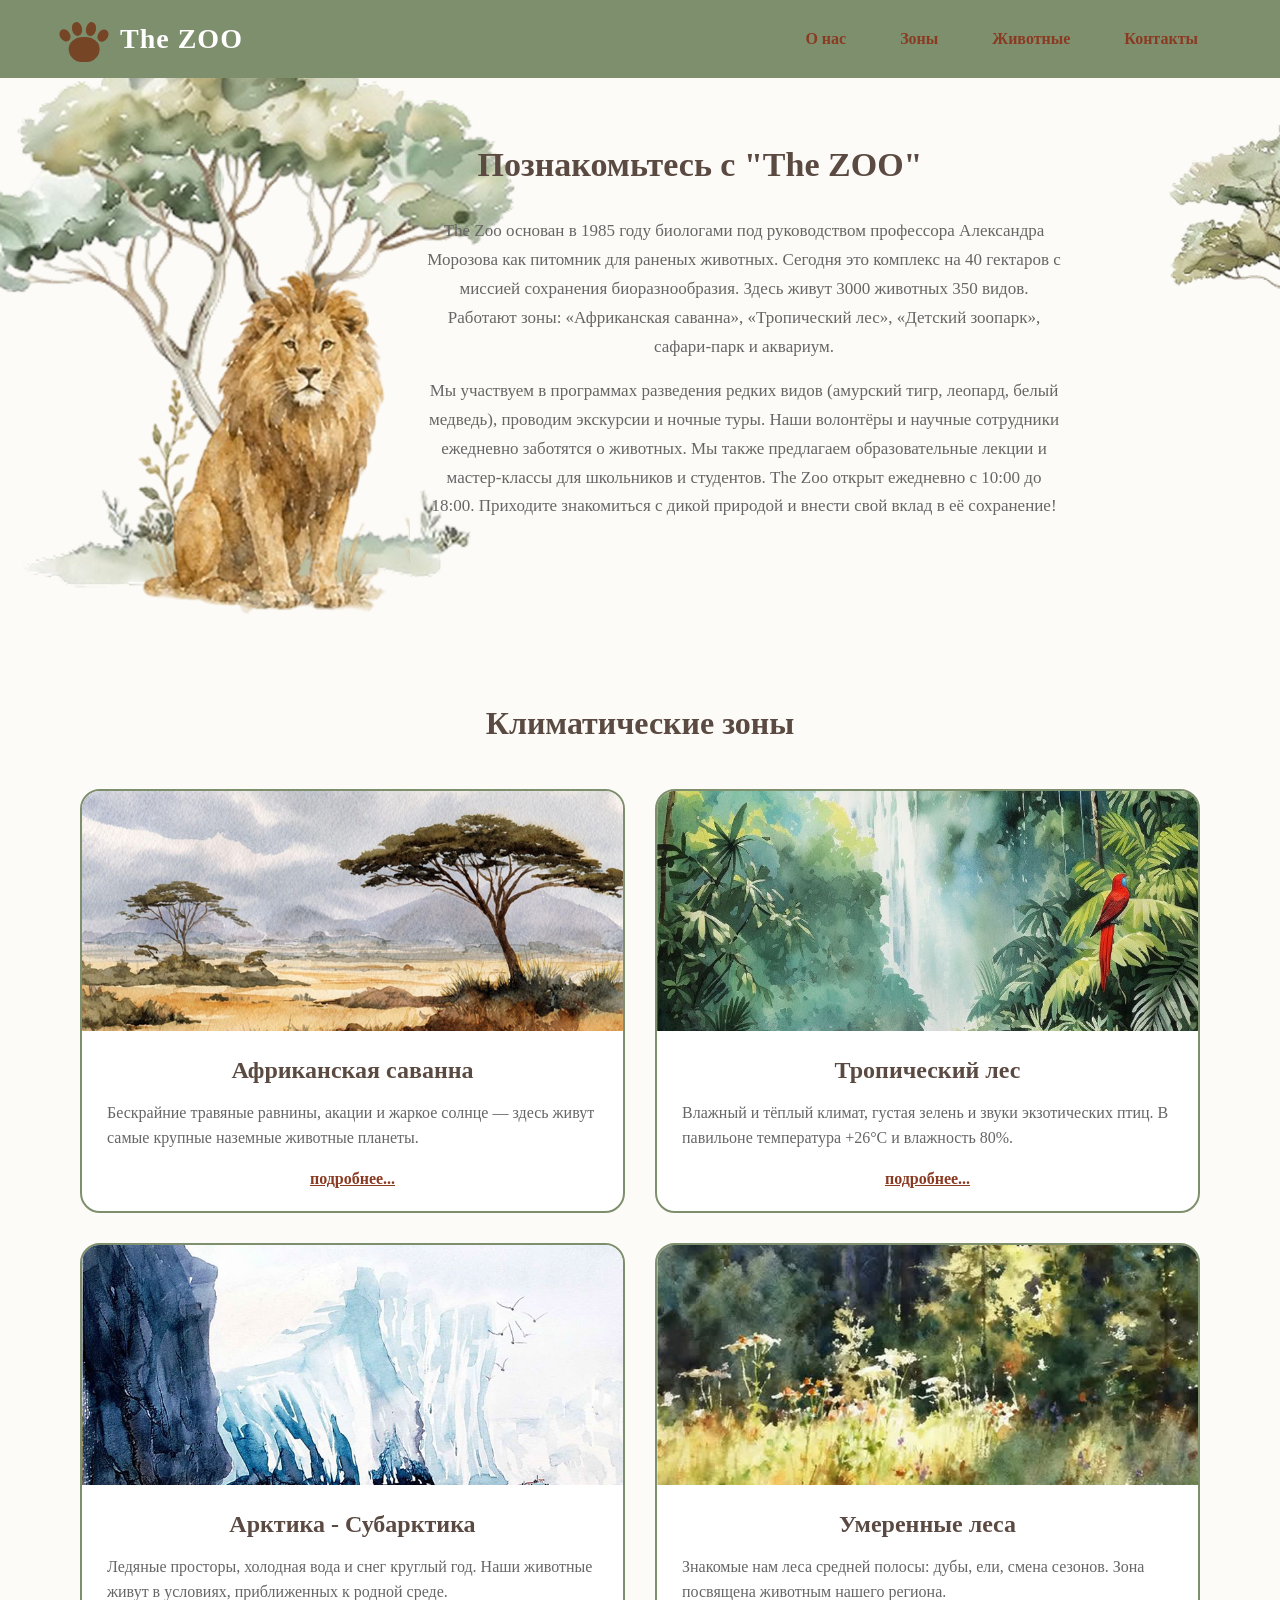
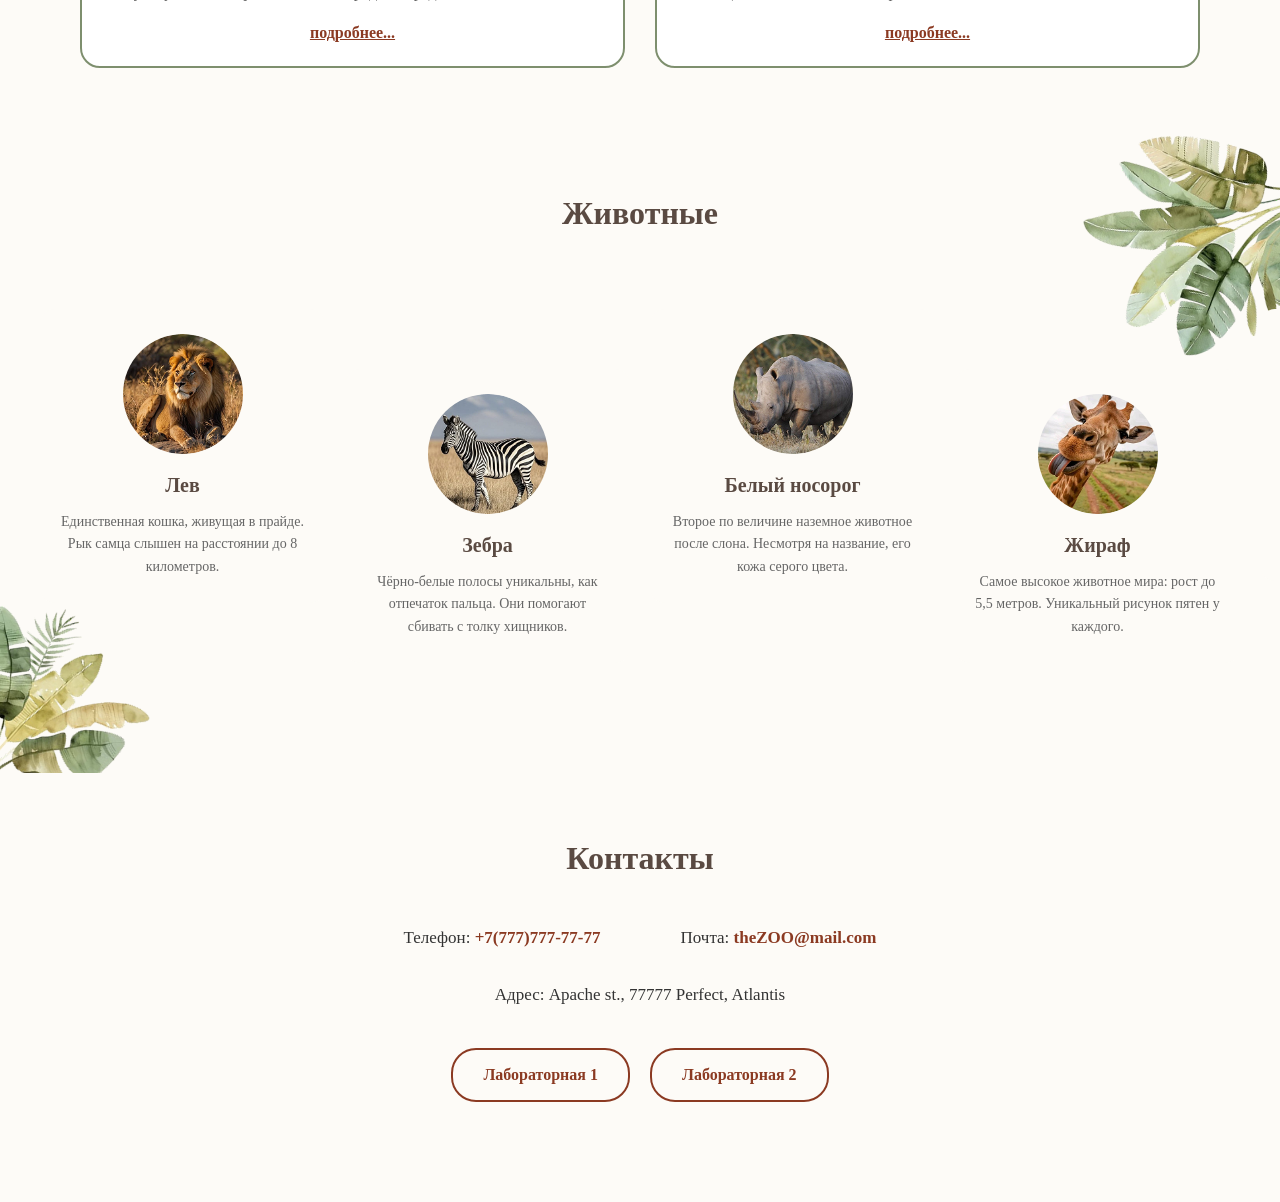
==== commit c0405f5c: "лабораторная 2 выполнена, добавлена сссылка на неё в футтер" ====
--- a/index.html
+++ b/index.html
@@ -205,7 +205,10 @@
             <p class="contacts-address">Адрес: Apache st., 77777 Perfect, Atlantis</p>
         </div>
 
-        <a href="html/pic.html" class="lab-link">Лабораторная 1</a>
+        <div class="lab-links">
+            <a href="html/pic.html" class="lab-link">Лабораторная 1</a>
+            <a href="html/animate.html" class="lab-link">Лабораторная 2</a>
+        </div>
     </section>
 
     <!-- ============================================= -->
--- a/styles/style.css
+++ b/styles/style.css
@@ -346,13 +346,21 @@
 }
 
 /* ============================================= */
-/* ССЫЛКА НА ЛАБУ В ФУТЕРЕ */
-/* ============================================= */
+/* ССЫЛКА НА ЛАБЫ В ФУТЕРЕ */
+/* ============================================= */
+.lab-links {
+    display: flex;
+    justify-content: center;
+    gap: 20px;
+    flex-wrap: wrap;
+    margin-top: 40px;
+}
+
 .lab-link {
     display: inline-block;
-    margin-top: 40px;
     padding: 12px 30px;
     color: var(--color-accent);
+    text-decoration: none;
     font-weight: bold;
     font-size: 16px;
     border: 2px solid var(--color-accent);
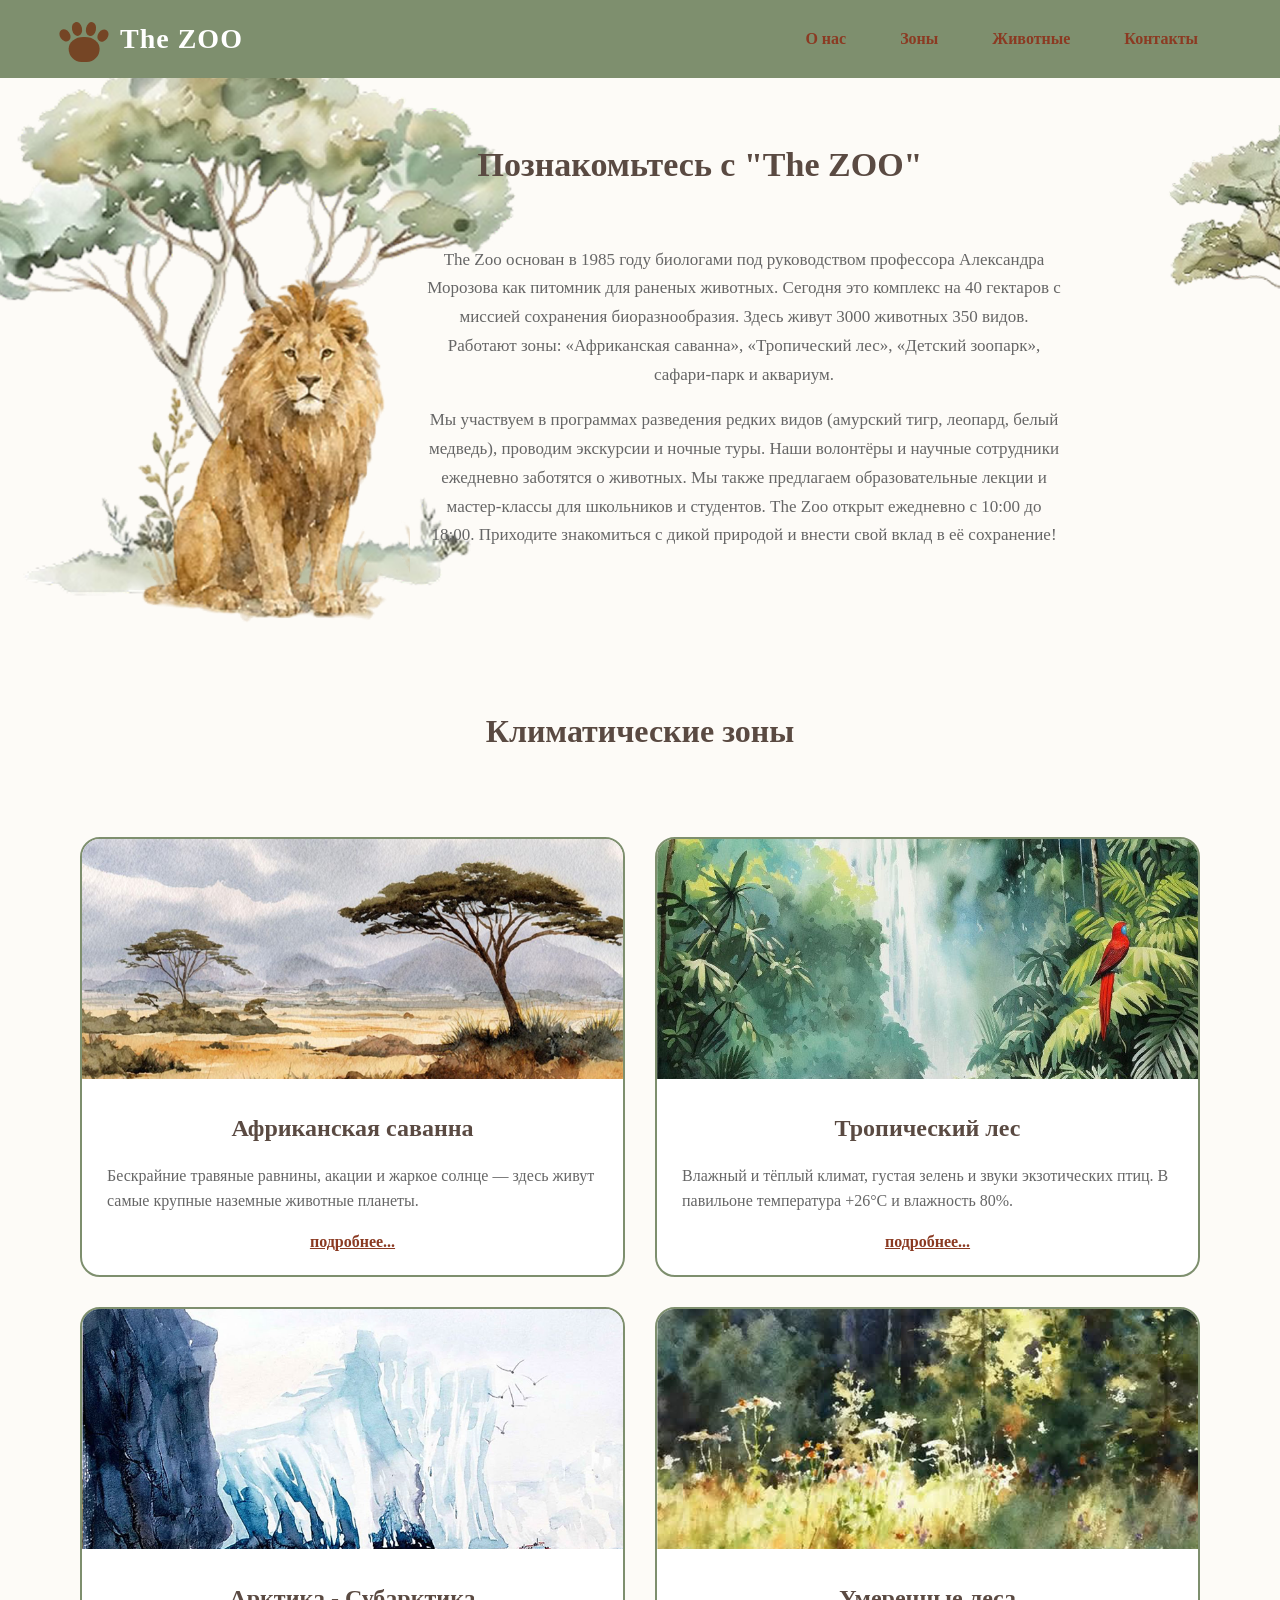
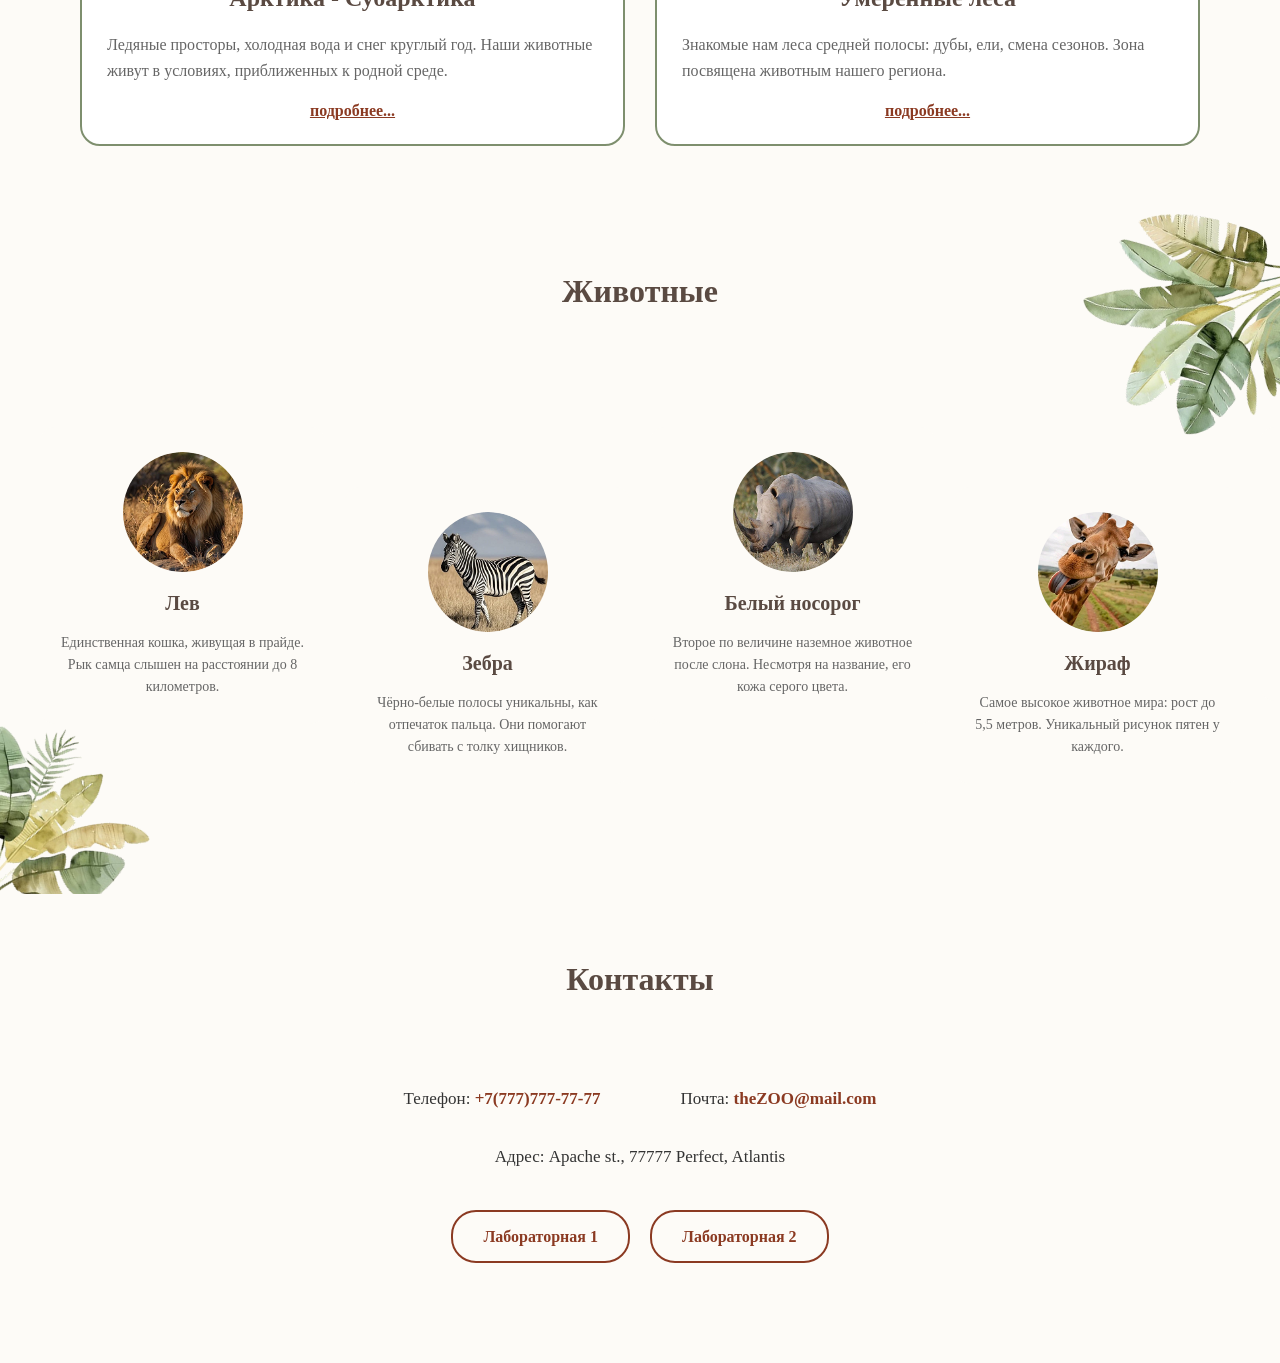
==== commit 529c85fd: "проведена чистка кода основного сайта, перевод всех величин в em,  доработаны модальные окна" ====
--- a/index.html
+++ b/index.html
@@ -33,9 +33,9 @@
 
     <!-- ГЛАВНЫЙ ЭКРАН -->
     <section id="about" class="hero">
-        <img src="images/tree-left.webp" alt="" class="hero-decor hero-tree-left">
-        <img src="images/lion-hero.webp" alt="Лев" class="hero-decor hero-lion">
-        <img src="images/tree-right.webp" alt="" class="hero-decor hero-tree-right">
+        <img src="images/tree-left.webp" class="hero-decor hero-tree-left">
+        <img src="images/lion-hero.webp" class="hero-decor hero-lion">
+        <img src="images/tree-right.webp" class="hero-decor hero-tree-right">
 
         <h1>Познакомьтесь с "The ZOO"</h1>
 
@@ -58,28 +58,28 @@
         <div class="zones-grid">
 
             <div class="zone-card">
-                <img src="images/savanna.webp" alt="Африканская саванна">
+                <img src="images/savanna.webp">
                 <h3>Африканская саванна</h3>
                 <p>Бескрайние травяные равнины, акации и жаркое солнце — здесь живут самые крупные наземные животные планеты.</p>
                 <a href="#modal-savanna" class="details-link">подробнее...</a>
             </div>
 
             <div class="zone-card">
-                <img src="images/jungle.webp" alt="Тропический лес">
+                <img src="images/jungle.webp">
                 <h3>Тропический лес</h3>
                 <p>Влажный и тёплый климат, густая зелень и звуки экзотических птиц. В павильоне температура +26°C и влажность 80%.</p>
                 <a href="#modal-jungle" class="details-link">подробнее...</a>
             </div>
 
             <div class="zone-card">
-                <img src="images/arctic.webp" alt="Арктика">
+                <img src="images/arctic.webp">
                 <h3>Арктика - Субарктика</h3>
                 <p>Ледяные просторы, холодная вода и снег круглый год. Наши животные живут в условиях, приближенных к родной среде.</p>
                 <a href="#modal-arctic" class="details-link">подробнее...</a>
             </div>
 
             <div class="zone-card">
-                <img src="images/forest.webp" alt="Умеренные леса">
+                <img src="images/forest.webp">
                 <h3>Умеренные леса</h3>
                 <p>Знакомые нам леса средней полосы: дубы, ели, смена сезонов. Зона посвящена животным нашего региона.</p>
                 <a href="#modal-forest" class="details-link">подробнее...</a>
@@ -90,105 +90,105 @@
 
     <!-- ЖИВОТНЫЕ -->
     <section id="animals" class="animals-section">
-        <img src="images/leaf-top.webp" alt="" class="section-decor section-decor-top">
-        <img src="images/leaf-bottom.webp" alt="" class="section-decor section-decor-bottom">
+        <img src="images/leaf-top.webp" class="section-decor section-decor-top">
+        <img src="images/leaf-bottom.webp" class="section-decor section-decor-bottom">
 
         <h2>Животные</h2>
 
         <div class="carousel-track">
 
             <div class="animal-card">
-                <img src="images/lion.webp" alt="Лев">
+                <img src="images/lion.webp">
                 <h4>Лев</h4>
                 <p>Единственная кошка, живущая в прайде. Рык самца слышен на расстоянии до 8 километров.</p>
             </div>
 
             <div class="animal-card">
-                <img src="images/zebra.webp" alt="Зебра">
+                <img src="images/zebra.webp">
                 <h4>Зебра</h4>
                 <p>Чёрно-белые полосы уникальны, как отпечаток пальца. Они помогают сбивать с толку хищников.</p>
             </div>
 
             <div class="animal-card">
-                <img src="images/rhino.webp" alt="Белый носорог">
+                <img src="images/rhino.webp">
                 <h4>Белый носорог</h4>
                 <p>Второе по величине наземное животное после слона. Несмотря на название, его кожа серого цвета.</p>
             </div>
 
             <div class="animal-card">
-                <img src="images/giraffe.webp" alt="Жираф">
+                <img src="images/giraffe.webp">
                 <h4>Жираф</h4>
                 <p>Самое высокое животное мира: рост до 5,5 метров. Уникальный рисунок пятен у каждого.</p>
             </div>
 
             <div class="animal-card">
-                <img src="images/jaguar.webp" alt="Ягуар">
+                <img src="images/jaguar.webp">
                 <h4>Ягуар</h4>
                 <p>Крупнейшая кошка Америки. Отлично плавает и охотится даже на крокодилов.</p>
             </div>
 
             <div class="animal-card">
-                <img src="images/orangutan.webp" alt="Орангутан">
+                <img src="images/orangutan.webp">
                 <h4>Орангутан</h4>
                 <p>Один из самых умных приматов. Умеет использовать палки как инструменты.</p>
             </div>
 
             <div class="animal-card">
-                <img src="images/toucan.webp" alt="Тукан">
+                <img src="images/toucan.webp">
                 <h4>Тукан</h4>
                 <p>Обладатель огромного яркого клюва. Клюв лёгкий благодаря воздушным камерам внутри.</p>
             </div>
 
             <div class="animal-card">
-                <img src="images/sloth.webp" alt="Ленивец">
+                <img src="images/sloth.webp">
                 <h4>Ленивец</h4>
                 <p>Спит до 20 часов в сутки. В его шерсти растут водоросли из-за медлительности.</p>
             </div>
 
             <div class="animal-card">
-                <img src="images/mammoth.webp" alt="Морж">
+                <img src="images/mammoth.webp">
                 <h4>Морж</h4>
                 <p>Крупное морское млекопитающее. Может жить до 60 лет и достигать длины 3.5 метров.</p>
             </div>
 
             <div class="animal-card">
-                <img src="images/polar-bear.webp" alt="Белый медведь">
+                <img src="images/polar-bear.webp">
                 <h4>Белый медведь</h4>
                 <p>Крупнейший наземный хищник. Под белой шерстью скрывается чёрная кожа.</p>
             </div>
 
             <div class="animal-card">
-                <img src="images/randeer.webp" alt="Северный олень">
+                <img src="images/randeer.webp">
                 <h4>Северный олень</h4>
                 <p>Единственный олень, у которого рога есть и у самцов, и у самок.</p>
             </div>
 
             <div class="animal-card">
-                <img src="images/owl.webp" alt="Полярная сова">
+                <img src="images/owl.webp">
                 <h4>Полярная сова</h4>
                 <p>Хищник, который охотится даже днём. Белое оперение — маскировка среди снега.</p>
             </div>
 
             <div class="animal-card">
-                <img src="images/lynx.webp" alt="Рысь">
+                <img src="images/lynx.webp">
                 <h4>Рысь</h4>
                 <p>Хищник, который охотится даже днём. Белое оперение — маскировка среди снега.</p>
             </div>
 
             <div class="animal-card">
-                <img src="images/deer.webp" alt="Пятнистый олень">
+                <img src="images/deer.webp">
                 <h4>Пятнистый олень</h4>
                 <p>Самый распространенный олень в Европе. Имеет ярко выраженные пятна на шкуре.</p>
             </div>
 
             <div class="animal-card">
-                <img src="images/wolf.webp" alt="Волк">
+                <img src="images/wolf.webp">
                 <h4>Волк</h4>
                 <p>Социальное животное, живущее в стаях. Имеет высокий уровень интеллекта и способность к обучению.</p>
             </div>
 
             <div class="animal-card">
-                <img src="images/bear.webp" alt="Бурый медведь">
+                <img src="images/bear.webp">
                 <h4>Бурый медведь</h4>
                 <p>Хозяин наших лесов. Перед зимой набирает до 150 кг жира.</p>
             </div>
@@ -225,10 +225,10 @@
                 <p>Здесь живут слоны, жирафы, львы, зебры и белые носороги. У каждого вида — просторный участок: у слонов грязевые ванны, у жирафов высокие кормушки с акацией, у львов тенистые скалы. Наблюдать за животными можно со смотровых площадок и из сафари-автобуса, проезжающего прямо через вольеры.</p>
                 <p>Мы участвуем в международной программе разведения белых носорогов и слонов, находящихся под угрозой исчезновения. Регулярно проходят кормления под руководством киперов — это зрелище и возможность узнать жизнь саванны изнутри.</p>
             </div>
-            <img src="images/decor-lion.png" alt="" class="modal-decor decor-savanna-1">
-            <img src="images/decor-rhino.png" alt="" class="modal-decor decor-savanna-2">
-            <img src="images/decor-elephant.png" alt="" class="modal-decor decor-savanna-3">
-            <img src="images/decor-zebra.png" alt="" class="modal-decor decor-savanna-4">
+            <img src="images/decor_savanna/lion_modal.webp" class="modal-decor decor-savanna-1">
+            <img src="images/decor_savanna/rhino_modal.webp" class="modal-decor decor-savanna-2">
+            <img src="images/decor_savanna/elephant_modal.webp" class="modal-decor decor-savanna-3">
+            <img src="images/decor_savanna/zebra_modal.webp" class="modal-decor decor-savanna-4">
         </div>
     </div>
 
@@ -242,10 +242,10 @@
                 <p>Обитатели — ягуары, орангутаны, туканы, ленивцы и питоны. Для каждого созданы природные условия: орангутаны получили канаты и платформы, ягуары — бассейн и заросли, ленивцы — высокие ветви. Туканы свободно летают по павильону, а питоны отдыхают в террариумах с подогревом.</p>
                 <p>Тропический лес хрупок: вырубка уничтожает дом для тысяч видов. Наша зона — часть образовательной программы о сохранении джунглей. Мы участвуем в восстановлении популяций орангутанов и ягуаров в дикой природе.</p>
             </div>
-            <img src="images/decor-sloth.png" alt="" class="modal-decor decor-jungle-1">
-            <img src="images/decor-toucan.png" alt="" class="modal-decor decor-jungle-2">
-            <img src="images/decor-jaguar.png" alt="" class="modal-decor decor-jungle-3">
-            <img src="images/decor-orangutan.png" alt="" class="modal-decor decor-jungle-4">
+            <img src="images/decor_tropic/sloth_modal.webp" class="modal-decor decor-jungle-1">
+            <img src="images/decor_tropic/toucan_modal.webp" class="modal-decor decor-jungle-2">
+            <img src="images/decor_tropic/jaguar_modal.webp" class="modal-decor decor-jungle-3">
+            <img src="images/decor_tropic/orangutan_modal.webp" class="modal-decor decor-jungle-4">
         </div>
     </div>
 
@@ -259,10 +259,10 @@
                 <p>Здесь обитают белые медведи, северные олени, полярные совы, моржи и песцы. Белый медведь получил вольер с бассейном глубиной 5 метров и ледяной пещерой. Моржи плещутся в солёной воде температурой +4°C. Олени гуляют по заснеженной тундре, а совы сидят на высоких насестах.</p>
                 <p>Изменение климата лишает белых медведей охотничьих угодий: лёд тает, и хищники не могут добраться до тюленей. Мы участвуем в программе сохранения вида и отправляем часть средств в фонды защиты Арктики.</p>
             </div>
-            <img src="images/decor-deer.png" alt="" class="modal-decor decor-arctic-1">
-            <img src="images/decor-walrus.png" alt="" class="modal-decor decor-arctic-2">
-            <img src="images/decor-owl.png" alt="" class="modal-decor decor-arctic-3">
-            <img src="images/decor-polar-bear.png" alt="" class="modal-decor decor-arctic-4">
+            <img src="images/decor_arctic/deer_modal.webp" class="modal-decor decor-arctic-1">
+            <img src="images/decor_arctic/walrus_modal.webp" class="modal-decor decor-arctic-2">
+            <img src="images/decor_arctic/owl_modal.webp" class="modal-decor decor-arctic-3">
+            <img src="images/decor_arctic/polar-bear_modal.webp" class="modal-decor decor-arctic-4">
         </div>
     </div>
 
@@ -276,36 +276,13 @@
                 <p>Обитатели — бурые медведи, волки, рыси, пятнистые олени и филины. Медведи живут в лесном вольере с берлогой и прудом. Волки держатся стаей, демонстрируя сложное социальное поведение. Рыси прячутся в зарослях, их выдают кисточки на ушах. Олени гуляют среди деревьев, филины наблюдают с ветвей.</p>
                 <p>Многие из этих животных пострадали от человека. Мы участвуем в программах реабилитации и возвращения зверей в дикую природу, проводим семейные экскурсии и уроки для школьников.</p>
             </div>
-            <img src="images/decor-fawn.png" alt="" class="modal-decor decor-forest-1">
-            <img src="images/decor-wolf.png" alt="" class="modal-decor decor-forest-2">
-            <img src="images/decor-bear-cub.png" alt="" class="modal-decor decor-forest-3">
-            <img src="images/decor-lynx.png" alt="" class="modal-decor decor-forest-4">
-        </div>
-    </div>
-
-    <!-- СКРИПТ КАРУСЕЛИ -->
-    <script>
-        const track = document.querySelector('.carousel-track');
-        let isDown = false;
-        let startX;
-        let scrollStart;
-
-        track.addEventListener('mousedown', (e) => {
-            isDown = true;
-            startX = e.pageX - track.offsetLeft;
-            scrollStart = track.scrollLeft;
-        });
-
-        track.addEventListener('mouseup', () => { isDown = false; });
-        track.addEventListener('mouseleave', () => { isDown = false; });
-
-        track.addEventListener('mousemove', (e) => {
-            if (!isDown) return;
-            e.preventDefault();
-            const x = e.pageX - track.offsetLeft;
-            track.scrollLeft = scrollStart - (x - startX);
-        });
-    </script>
+            <img src="images/decor_forest/fawn_modal.webp" class="modal-decor decor-forest-1">
+            <img src="images/decor_forest/wolf_modal.webp" class="modal-decor decor-forest-2">
+            <img src="images/decor_forest/bear_modal.webp" class="modal-decor decor-forest-3">
+            <img src="images/decor_forest/lynx_modal.webp" class="modal-decor decor-forest-4">
+        </div>
+    </div>
+
 
 </body>
 </html>
--- a/styles/style.css
+++ b/styles/style.css
@@ -1,4 +1,3 @@
-
 @font-face {
     font-family: 'Comic Relief';
     src: url('fonts/ComicRelief-Regular.ttf') format('truetype');
@@ -13,12 +12,7 @@
     font-style: normal;
 }
 
-
-
-
-/* ============================================= */
 /* ПЕРЕМЕННЫЕ */
-/* ============================================= */
 :root {
     --color-bg:         #FDFBF7;
     --color-primary:    #7E8F6E;
@@ -45,18 +39,17 @@
     background-color: var(--color-bg);
     color: var(--color-text);
     line-height: 1.6;
+    /* Базовый размер шрифта 16px = 1em по умолчанию */
 }
 
 img { max-width: 100%; display: block; }
 
-/* ============================================= */
-/* ШАПКА */
-/* ============================================= */
+/* -----------------------------------ШАПКА */
 .header {
     display: flex;
     justify-content: space-between;
     align-items: center;
-    padding: 15px 60px;
+    padding: 0.9375em 3.75em;
     background-color: var(--color-primary);
     position: sticky;
     top: 0;
@@ -65,16 +58,16 @@
 
 .nav {
     display: flex;
-    gap: 10px;
+    gap: 0.625em;
 }
 
 .nav a {
     color: var(--color-accent);
     text-decoration: none;
     font-weight: bold;
-    font-size: 16px;
-    padding: 10px 22px;
-    border-radius: 25px;
+    font-size: 1em;
+    padding: 0.625em 1.375em;
+    border-radius: 1.5625em;
     transition: all 0.3s ease;
 }
 
@@ -83,13 +76,13 @@
     color: var(--color-white);
 }
 
-/* ============================================= */
-/* ГЛАВНЫЙ ЭКРАН */
-/* ============================================= */
+
+/* ---------------------------------ГЛАВНЫЙ ЭКРАН */
+
 .hero {
     position: relative;
-    padding: 60px 40px 80px;
-    min-height: 560px;
+    padding: 3.75em 2.5em 5em;
+    min-height: 35em;
     overflow: hidden;
 }
 
@@ -97,25 +90,25 @@
     position: relative;
     z-index: 2;
     text-align: center;
-    font-size: 34px;
-    color: var(--color-heading);
-    margin-bottom: 25px;
+    font-size: 2.125em;
+    color: var(--color-heading);
+    margin-bottom: 1.5625em;
     margin-left: 10%;
 }
 
 .hero-content {
     position: relative;
     z-index: 2;
-    max-width: 640px;
+    max-width: 40em;
     margin: 0 auto 0 32%;
     text-align: center;
 }
 
 .hero-content p {
-    font-size: 17px;
+    font-size: 1.0625em;
     color: var(--color-text-muted);
     line-height: 1.7;
-    margin-bottom: 15px;
+    margin-bottom: 0.9375em;
 }
 
 /* Декор */
@@ -126,81 +119,81 @@
 
 .hero-tree-left {
     bottom: 0;
-    left: -40px;
-    width: 600px;
+    left: -2.5em;
+    width: 37.5em;
     z-index: 0;
 }
 
 .hero-lion {
     bottom: 0;
-    left: 110px;
-    width: 300px;
+    left: 6.875em;
+    width: 18.75em;
     z-index: 1;
 }
 
 .hero-tree-right {
-    top: -40px;
-    right: -250px;
-    width: 420px;
+    top: -2.5em;
+    right: -15.625em;
+    width: 26.25em;
     z-index: 0;
 }
 
-/* ============================================= */
-/* КЛИМАТИЧЕСКИЕ ЗОНЫ */
-/* ============================================= */
+
+/* --------------------КЛИМАТИЧЕСКИЕ ЗОНЫ */
+
 .zones-section {
-    padding: 60px 40px;
-    max-width: 1200px;
+    padding: 3.75em 2.5em;
+    max-width: 75em;
     margin: 0 auto;
 }
 
 h2 {
     text-align: center;
-    font-size: 32px;
-    color: var(--color-heading);
-    margin-bottom: 40px;
+    font-size: 2em;
+    color: var(--color-heading);
+    margin-bottom: 2.5em;
 }
 
 .zones-grid {
     display: grid;
     grid-template-columns: repeat(2, 1fr);
-    gap: 30px;
+    gap: 1.875em;
 }
 
 .zone-card {
     display: flex;
     flex-direction: column;
     background: var(--color-white);
-    border: 2px solid var(--color-primary);
-    border-radius: 20px;
+    border: 0.125em solid var(--color-primary);
+    border-radius: 1.25em;
     overflow: hidden;
-    padding-bottom: 20px;
+    padding-bottom: 1.25em;
     transition: transform 0.3s ease, box-shadow 0.3s ease;
 }
 
 .zone-card:hover {
-    transform: translateY(-5px);
-    box-shadow: 0 10px 25px var(--color-shadow);
+    transform: translateY(-0.3125em);
+    box-shadow: 0 0.625em 1.5625em var(--color-shadow);
 }
 
 .zone-card img {
     width: 100%;
-    height: 240px;
+    height: 15em;
     object-fit: cover;
 }
 
 .zone-card h3 {
-    font-size: 24px;
-    color: var(--color-heading);
-    text-align: center;
-    margin: 20px 0 10px;
+    font-size: 1.5em;
+    color: var(--color-heading);
+    text-align: center;
+    margin: 1.25em 0 0.625em;
 }
 
 .zone-card p {
-    padding: 0 25px;
+    padding: 0 1.5625em;
     flex-grow: 1;
     color: var(--color-text-muted);
-    font-size: 16px;
+    font-size: 1em;
 }
 
 .details-link {
@@ -209,7 +202,7 @@
     color: var(--color-accent);
     font-weight: bold;
     text-decoration: underline;
-    margin-top: 15px;
+    margin-top: 0.9375em;
     transition: color 0.2s;
 }
 
@@ -217,17 +210,17 @@
     color: var(--color-heading);
 }
 
-/* ============================================= */
-/* ЖИВОТНЫЕ */
-/* ============================================= */
+
+/* ------------------------------------ЖИВОТНЫЕ */
+
 .animals-section {
     position: relative;
-    padding: 60px 0 80px;
+    padding: 3.75em 0 5em;
     overflow: hidden;
 }
 
 .animals-section h2 {
-    padding: 0 40px;
+    padding: 0 2.5em;
     position: relative;
     z-index: 2;
 }
@@ -235,84 +228,77 @@
 .section-decor {
     position: absolute;
     pointer-events: none;
-    z-index: 0;
+    z-index: 3;
 }
 
 .section-decor-top {
     top: 0;
-    right: -30px;
-    width: 260px;
+    right: -1.875em;
+    width: 16.25em;
 }
 
 .section-decor-bottom {
-    bottom: -30px;
-    left: -30px;
-    width: 240px;
+    bottom: -1.875em;
+    left: -1.875em;
+    width: 15em;
 }
 
 .carousel-track {
     display: flex;
     align-items: flex-start;
-    gap: 20px;
+    gap: 1.25em;
     overflow-x: auto;
-    padding: 30px 40px;
-    scrollbar-width: none;
-    -ms-overflow-style: none;
-    cursor: grab;
+    padding: 1.875em 2.5em;
+    
     position: relative;
     z-index: 2;
 }
 
-.carousel-track::-webkit-scrollbar { display: none; }
-
-.carousel-track img {
-    user-select: none;
-    -webkit-user-drag: none;
-    pointer-events: none;
+/* Скрытие скроллбара */
+.carousel-track::-webkit-scrollbar {
+    display: none;
 }
 
 .animal-card {
-    flex: 0 0 calc(25% - 15px);
+    flex: 0 0 calc(25% - 0.9375em);
     text-align: center;
     background: var(--color-bg);
-    border-radius: 15px;
-    padding: 25px 20px;
+    border-radius: 0.9375em;
+    padding: 1.5625em 1.25em;
     transition: transform 0.3s ease;
 }
 
 .animal-card:nth-child(even) {
-    margin-top: 60px;
+    margin-top: 3.75em;
 }
 
 .animal-card:hover {
-    transform: translateY(-5px);
+    transform: translateY(-0.3125em);
 }
 
 .animal-card img {
-    width: 120px;
-    height: 120px;
+    width: 7.5em;
+    height: 7.5em;
     border-radius: 50%;
     object-fit: cover;
-    margin: 0 auto 15px;
+    margin: 0 auto 0.9375em;
 }
 
 .animal-card h4 {
-    font-size: 20px;
-    color: var(--color-heading);
-    margin-bottom: 10px;
+    font-size: 1.25em;
+    color: var(--color-heading);
+    margin-bottom: 0.625em;
 }
 
 .animal-card p {
-    font-size: 14px;
+    font-size: 0.875em;
     color: var(--color-text-muted);
 }
 
-/* ============================================= */
-/* КОНТАКТЫ */
-/* ============================================= */
+/* ------------------------------------------КОНТАКТЫ */
 .contacts-section {
-    padding: 60px 40px 100px;
-    max-width: 1200px;
+    padding: 3.75em 2.5em 6.25em;
+    max-width: 75em;
     margin: 0 auto;
     text-align: center;
 }
@@ -321,17 +307,17 @@
     display: flex;
     flex-wrap: wrap;
     justify-content: center;
-    gap: 20px 80px;
+    gap: 1.25em 5em;
 }
 
 .contacts-grid p {
-    font-size: 17px;
+    font-size: 1.0625em;
     color: var(--color-text);
 }
 
 .contacts-address {
     flex: 0 0 100%;
-    margin-top: 10px;
+    margin-top: 0.625em;
 }
 
 .contacts-grid a {
@@ -345,26 +331,24 @@
     color: var(--color-heading);
 }
 
-/* ============================================= */
-/* ССЫЛКА НА ЛАБЫ В ФУТЕРЕ */
-/* ============================================= */
+/* -----------------------------------ССЫЛКА НА ЛАБЫ В ФУТЕРЕ */
 .lab-links {
     display: flex;
     justify-content: center;
-    gap: 20px;
+    gap: 1.25em;
     flex-wrap: wrap;
-    margin-top: 40px;
+    margin-top: 2.5em;
 }
 
 .lab-link {
     display: inline-block;
-    padding: 12px 30px;
+    padding: 0.75em 1.875em;
     color: var(--color-accent);
     text-decoration: none;
     font-weight: bold;
-    font-size: 16px;
-    border: 2px solid var(--color-accent);
-    border-radius: 25px;
+    font-size: 1em;
+    border: 0.125em solid var(--color-accent);
+    border-radius: 1.5625em;
     transition: all 0.3s ease;
 }
 
@@ -373,9 +357,7 @@
     color: var(--color-white);
 }
 
-/* ============================================= */
-/* МОДАЛЬНЫЕ ОКНА */
-/* ============================================= */
+/* ---------------------------------------------МОДАЛЬНЫЕ ОКНА */
 .modal {
     display: none;
     position: fixed;
@@ -384,7 +366,7 @@
     z-index: 2000;
     justify-content: center;
     align-items: center;
-    padding: 20px;
+    padding: 1.25em;
 }
 
 .modal:target { display: flex; }
@@ -392,44 +374,40 @@
 .modal-content {
     position: relative;
     background-color: var(--color-modal-bg);
-    border-radius: 20px;
-    padding: 50px 70px;
-    max-width: 1000px;
+    border-radius: 1.25em;
+    padding: 0.625em 4.375em 3.125em;
+    max-width: 62.5em;
     width: 100%;
-    max-height: 90vh;
-    overflow-y: auto;
-    box-shadow: 0 10px 40px rgba(0, 0, 0, 0.3);
-    text-align: center;
+    text-align: center;
+    overflow: hidden;
 }
 
 .modal-content h2 {
-    font-size: 36px;
-    color: var(--color-heading);
-    margin-bottom: 25px;
+    font-size: 1.875em;
+    color: var(--color-heading);
+    margin-top: 0; 
+    margin-bottom: 1.25em;
 }
 
 .modal-body {
     position: relative;
     z-index: 2;
     text-align: left;
-    font-size: 17px;
+    font-size: 1.0625em;
     color: var(--color-text);
-    line-height: 1.7;
-    max-width: 800px;
+    max-width: 50em;
     margin: 0 auto;
-}
-
-.modal-body p {
-    margin-bottom: 15px;
-}
+    padding: 0 3.125em 6.25em;
+}
+
 
 /* Кнопка закрытия */
 .modal-close {
     position: absolute;
-    top: 20px;
-    right: 25px;
-    width: 36px;
-    height: 36px;
+    top: 1.25em;
+    right: 1.5625em;
+    width: 2.25em;
+    height: 2.25em;
     z-index: 10;
     cursor: pointer;
     transition: transform 0.2s;
@@ -441,12 +419,12 @@
 .modal-close::after {
     content: "";
     position: absolute;
-    top: 17px;
+    top: 1.0625em;
     left: 0;
-    width: 36px;
-    height: 2px;
+    width: 2.25em;
+    height: 0.125em;
     background: #B5A89A;
-    border-radius: 2px;
+    border-radius: 0.125em;
 }
 
 .modal-close::before { transform: rotate(45deg); }
@@ -455,130 +433,115 @@
 /* Декор в модалках */
 .modal-decor {
     position: absolute;
-    pointer-events: none;
     z-index: 1;
+    bottom: 0;
 }
 
 /* Саванна */
-.decor-savanna-1 { bottom: 0; left: -10px; width: 170px; }
-.decor-savanna-2 { bottom: 0; left: 130px; width: 180px; }
-.decor-savanna-3 { bottom: 0; right: 130px; width: 180px; }
-.decor-savanna-4 { bottom: 0; right: -10px; width: 140px; }
+.decor-savanna-1 { left: 0; width: 8.125em; }/* Лев */
+.decor-savanna-2 { left: 7.5em; width: 10.625em; }/* Носорог */
+.decor-savanna-3 { right: 7.5em; width: 8.75em; }/* Слон */
+.decor-savanna-4 { right: 0; width: 6.875em; }/* Зебра */
 
 /* Джунгли */
-.decor-jungle-1 { top: 0; left: -10px; width: 190px; }
-.decor-jungle-2 { bottom: 0; left: -10px; width: 170px; }
-.decor-jungle-3 { top: 0; right: -10px; width: 190px; }
-.decor-jungle-4 { bottom: 0; right: -10px; width: 200px; }
+.decor-jungle-1 { top: 0; left: -0.625em; width: 11.875em; }
+.decor-jungle-2 { bottom: 0; left: -0.625em; width: 10.625em; }
+.decor-jungle-3 { top: 2.5em; right: -0.625em; width: 11.875em; }
+.decor-jungle-4 { bottom: 0; right: -0.625em; width: 12.5em; }
 
 /* Арктика */
-.decor-arctic-1 { top: 10px; left: -10px; width: 200px; }
-.decor-arctic-2 { bottom: 0; left: -10px; width: 180px; }
-.decor-arctic-3 { top: 30px; right: -10px; width: 140px; }
-.decor-arctic-4 { bottom: 0; right: -20px; width: 200px; }
+.decor-arctic-1 { bottom: 0; left: 5em; width: 12.5em; }/* Олени */
+.decor-arctic-2 { bottom: 0; left: -0.625em; width: 11.25em; }/* Морж */
+.decor-arctic-3 { bottom: 6.875em; right: 1.875em; width: 8.75em; }/* Сова */
+.decor-arctic-4 { bottom: 0; right: -1.25em; width: 12.5em; }/* Медведи */
 
 /* Леса */
-.decor-forest-1 { top: 10px; left: -10px; width: 140px; }
-.decor-forest-2 { bottom: 0; left: -10px; width: 170px; }
-.decor-forest-3 { bottom: 0; right: 100px; width: 150px; }
-.decor-forest-4 { bottom: 0; right: -20px; width: 160px; }
-
-/* ============================================= */
-/* АДАПТИВНОСТЬ */
-/* ============================================= */
+.decor-forest-1 { top: 0.625em; left: -0.625em; width: 8.75em; }/* Олень*/
+.decor-forest-2 { bottom: 0; left: -0.625em; width: 16.875em; }/* Волк*/
+.decor-forest-3 { bottom: 0; right: 6.25em; width: 15.625em; }/* Медведь */
+.decor-forest-4 { bottom: 0; right: -1.25em; width: 10em; }/* Рысь */
+
+/* ----------------------------------------------------АДАПТИВНОСТЬ */
 
 /* Планшет */
-@media (max-width: 992px) {
-    .hero-tree-left  { width: 280px; left: -40px; }
-    .hero-lion       { width: 180px; left: 80px; }
-    .hero-tree-right { width: 300px; right: -180px; }
-
-    .hero h1       { margin-left: 0; font-size: 28px; }
+@media (max-width: 56.25em) {
+    .hero-tree-left  { width: 17.5em; left: -2.5em; }
+    .hero-lion       { width: 11.25em; left: 5em; }
+    .hero-tree-right { width: 18.75em; right: -11.25em; }
+
+    .hero h1       { margin-left: 0; font-size: 1.75em; }
     .hero-content  { margin: 0 auto; }
 
     .zones-grid { grid-template-columns: 1fr; }
 
-    .animal-card { flex: 0 0 calc(50% - 10px); }
-    .animal-card:nth-child(even) { margin-top: 40px; }
+    .animal-card { flex: 0 0 calc(50% - 0.625em); }
+    .animal-card:nth-child(even) { margin-top: 2.5em; }
 }
 
 /* Мобильный */
-@media (max-width: 768px) {
+@media (max-width: 37.5em) {
     .header {
         flex-direction: column;
-        padding: 15px 20px;
-        gap: 12px;
+        padding: 0.9375em 1.25em;
+        gap: 0.75em;
     }
 
-    .logo { font-size: 26px; }
-
-    .nav { flex-wrap: wrap; justify-content: center; gap: 6px; }
+    .nav { flex-wrap: wrap; justify-content: center; gap: 0.375em; }
 
     .nav a {
-        font-size: 14px;
-        padding: 7px 14px;
+        font-size: 0.875em;
+        padding: 0.4375em 0.875em;
     }
 
     .hero {
-        padding: 40px 20px 50px;
+        padding: 2.5em 1.25em 3.125em;
         min-height: auto;
     }
 
-    .hero h1 { font-size: 22px; margin-left: 0; }
-
-    .hero-content p { font-size: 15px; }
+    .hero h1 { font-size: 1.375em; margin-left: 0; }
+
+    .hero-content p { font-size: 0.9375em; }
 
     .hero-decor { display: none; }   /* прячем декор */
 
     .zones-section,
-    .contacts-section { padding: 40px 20px; }
-
-    h2 { font-size: 24px; margin-bottom: 25px; }
-
-    .zone-card img { height: 180px; }
-
-    .animals-section h2 { padding: 0 20px; }
+    .contacts-section { padding: 2.5em 1.25em; }
+
+    h2 { font-size: 1.5em; margin-bottom: 1.5625em; }
+
+    .zone-card img { height: 11.25em; }
+
+    .animals-section h2 { padding: 0 1.25em; }
 
     .section-decor { display: none; }
 
-    .carousel-track { padding: 20px; gap: 15px; }
+    .carousel-track { padding: 1.25em; gap: 0.9375em; }
 
     .animal-card { flex: 0 0 90%; }
     .animal-card:nth-child(even) { margin-top: 0; }
 
-    .animal-card img { width: 100px; height: 100px; }
-
-    .contacts-grid { flex-direction: column; gap: 12px; }
+    .animal-card img { width: 6.25em; height: 6.25em; }
+
+    .contacts-grid { flex-direction: column; gap: 0.75em; }
 
     .lab-link {
-        font-size: 14px;
-        padding: 10px 22px;
-        margin-top: 30px;
+        font-size: 0.875em;
+        padding: 0.625em 1.375em;
     }
 
-    .modal-content { padding: 40px 25px; }
-
-    .modal-content h2 { font-size: 24px; margin-bottom: 20px; }
-
-    .modal-body { font-size: 15px; }
-
-    .modal-close { width: 30px; height: 30px; top: 15px; right: 15px; }
+    .modal-content { padding: 2.5em 1.5625em; }
+
+    .modal-content h2 { font-size: 1.5em; margin-bottom: 1.25em; }
+
+    .modal-body { font-size: 0.9375em; padding: 0;}
+
+    .modal-close { width: 1.875em; height: 1.875em; top: 0.9375em; right: 0.9375em; }
 
     .modal-close::before,
     .modal-close::after {
-        width: 30px;
-        top: 14px;
+        width: 1.875em;
+        top: 0.875em;
     }
 
     .modal-decor { display: none; }   /* прячем декор в модалках */
-}
-
-/* Очень узкий экран */
-@media (max-width: 480px) {
-    .nav a { font-size: 13px; padding: 6px 12px; }
-
-    .hero h1 { font-size: 20px; }
-    .hero-content p { font-size: 14px; }
-
-    .animal-card { flex: 0 0 100%; }
 }
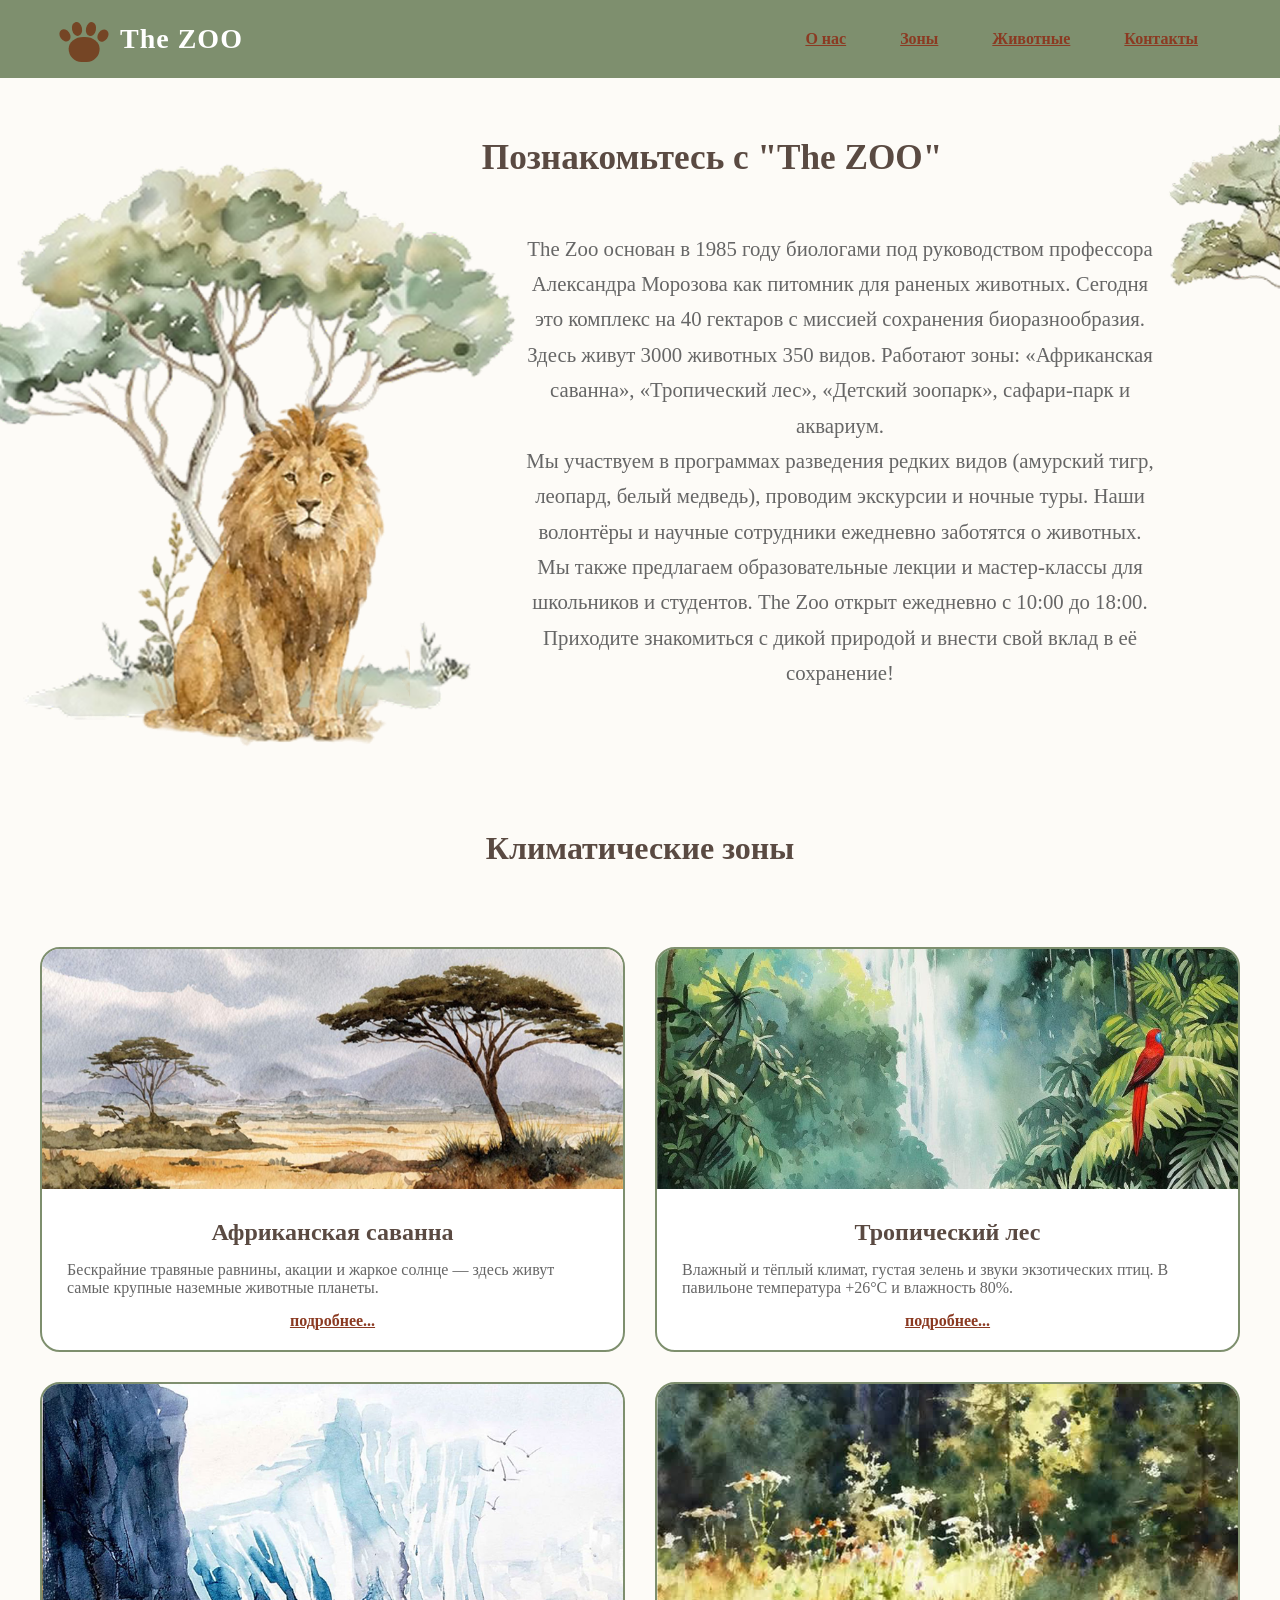
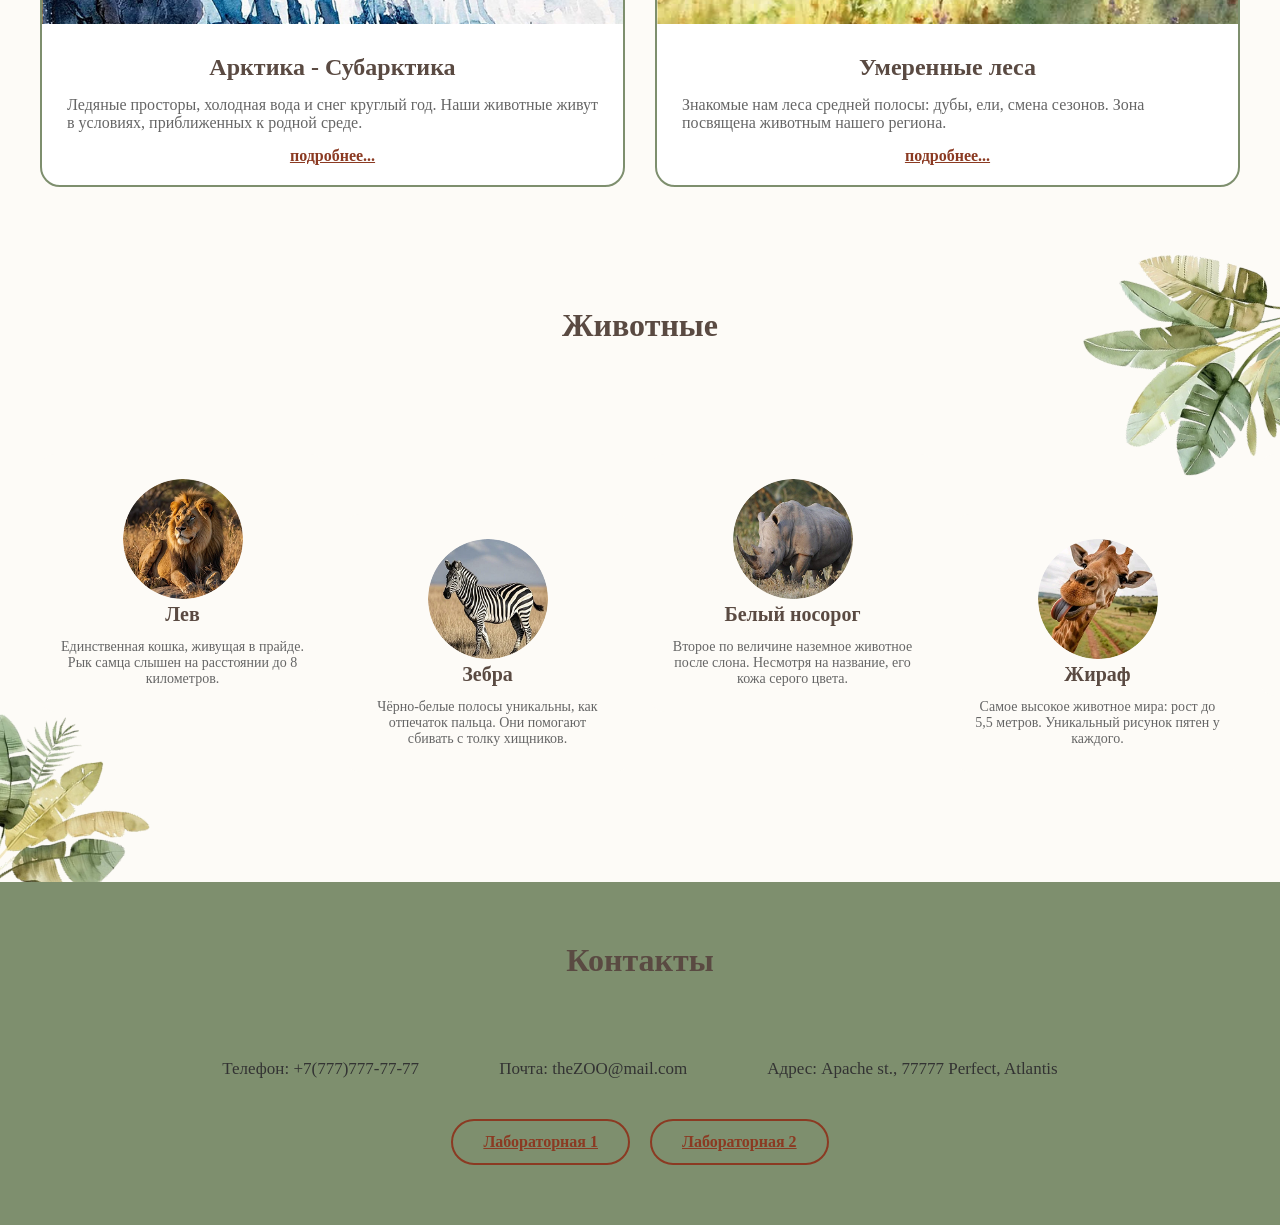
==== commit 58889351: "финальная чистка кода" ====
--- a/index.html
+++ b/index.html
@@ -198,22 +198,22 @@
 
     <!-- КОНТАКТЫ -->
     <section id="contacts" class="contacts-section">
-        <h2>Контакты</h2>
-        <div class="contacts-grid">
-            <p>Телефон: <a href="tel:+77777777777">+7(777)777-77-77</a></p>
-            <p>Почта: <a href="mailto:theZOO@mail.com">theZOO@mail.com</a></p>
-            <p class="contacts-address">Адрес: Apache st., 77777 Perfect, Atlantis</p>
-        </div>
-
-        <div class="lab-links">
-            <a href="html/pic.html" class="lab-link">Лабораторная 1</a>
-            <a href="html/animate.html" class="lab-link">Лабораторная 2</a>
-        </div>
-    </section>
-
-    <!-- ============================================= -->
-    <!-- МОДАЛЬНЫЕ ОКНА -->
-    <!-- ============================================= -->
+        <div class="container">
+            <h2>Контакты</h2>
+            <div class="contacts-grid">
+                <p>Телефон: +7(777)777-77-77</p>
+                <p>Почта: theZOO@mail.com</p>
+                <p class="contacts-address">Адрес: Apache st., 77777 Perfect, Atlantis</p>
+            </div>
+
+            <div class="lab-links">
+                <a href="html/pic.html" class="lab-link">Лабораторная 1</a>
+                <a href="html/animate.html" class="lab-link">Лабораторная 2</a>
+            </div>
+        </div>
+    </section>
+
+    <!-- ===================МОДАЛЬНЫЕ ОКНА -->
 
     <!-- САВАННА -->
     <div id="modal-savanna" class="modal">
--- a/styles/style.css
+++ b/styles/style.css
@@ -27,22 +27,18 @@
 }
 
 * {
-    margin: 0;
+    margin: 0;/* Защита от автоотступов */
     padding: 0;
     box-sizing: border-box;
 }
-
-html { scroll-behavior: smooth; }
 
 body {
     font-family: 'Comic Relief', cursive;
     background-color: var(--color-bg);
     color: var(--color-text);
-    line-height: 1.6;
-    /* Базовый размер шрифта 16px = 1em по умолчанию */
-}
-
-img { max-width: 100%; display: block; }
+}
+
+img { max-width: 100%}
 
 /* -----------------------------------ШАПКА */
 .header {
@@ -56,18 +52,18 @@
     z-index: 1000;
 }
 
-.nav {
+
+.nav { /*  контейнер ссыылок меню*/
     display: flex;
     gap: 0.625em;
 }
 
 .nav a {
     color: var(--color-accent);
-    text-decoration: none;
     font-weight: bold;
     font-size: 1em;
     padding: 0.625em 1.375em;
-    border-radius: 1.5625em;
+    border-radius: 1.5em;
     transition: all 0.3s ease;
 }
 
@@ -90,25 +86,24 @@
     position: relative;
     z-index: 2;
     text-align: center;
-    font-size: 2.125em;
+    font-size: 2.2em;
     color: var(--color-heading);
-    margin-bottom: 1.5625em;
-    margin-left: 10%;
+    margin-left: 12%;
+    margin-bottom: 1.5em; /*  отступ от текста */
 }
 
 .hero-content {
     position: relative;
     z-index: 2;
     max-width: 40em;
-    margin: 0 auto 0 32%;
+    margin: 0 auto 0 40%;
     text-align: center;
 }
 
 .hero-content p {
-    font-size: 1.0625em;
+    font-size: 1.3em;
     color: var(--color-text-muted);
     line-height: 1.7;
-    margin-bottom: 0.9375em;
 }
 
 /* Декор */
@@ -142,8 +137,8 @@
 /* --------------------КЛИМАТИЧЕСКИЕ ЗОНЫ */
 
 .zones-section {
-    padding: 3.75em 2.5em;
-    max-width: 75em;
+    padding: 3.75em 2.5em; /* чтобы не прилипало к краям */
+    max-width: 83em;
     margin: 0 auto;
 }
 
@@ -168,7 +163,7 @@
     border-radius: 1.25em;
     overflow: hidden;
     padding-bottom: 1.25em;
-    transition: transform 0.3s ease, box-shadow 0.3s ease;
+    transition: transform 0.3s ease;
 }
 
 .zone-card:hover {
@@ -191,17 +186,14 @@
 
 .zone-card p {
     padding: 0 1.5625em;
-    flex-grow: 1;
     color: var(--color-text-muted);
     font-size: 1em;
 }
 
 .details-link {
-    display: block;
     text-align: center;
     color: var(--color-accent);
     font-weight: bold;
-    text-decoration: underline;
     margin-top: 0.9375em;
     transition: color 0.2s;
 }
@@ -260,7 +252,7 @@
 }
 
 .animal-card {
-    flex: 0 0 calc(25% - 0.9375em);
+    flex: 0 0 calc(25% - 0.9375em);/* имеет ширину 25% от контейнера минус отступ между карточками */
     text-align: center;
     background: var(--color-bg);
     border-radius: 0.9375em;
@@ -268,7 +260,7 @@
     transition: transform 0.3s ease;
 }
 
-.animal-card:nth-child(even) {
+.animal-card:nth-child(even) {/* шахматный порядок */
     margin-top: 3.75em;
 }
 
@@ -280,8 +272,6 @@
     width: 7.5em;
     height: 7.5em;
     border-radius: 50%;
-    object-fit: cover;
-    margin: 0 auto 0.9375em;
 }
 
 .animal-card h4 {
@@ -297,10 +287,15 @@
 
 /* ------------------------------------------КОНТАКТЫ */
 .contacts-section {
-    padding: 3.75em 2.5em 6.25em;
-    max-width: 75em;
+    background-color: var(--color-primary);
+    padding: 3.75em;
+    text-align: center;
+}
+
+.contacts-section .container {
+    max-width: 83em;
     margin: 0 auto;
-    text-align: center;
+    padding: 0 2.5em;
 }
 
 .contacts-grid {
@@ -313,22 +308,6 @@
 .contacts-grid p {
     font-size: 1.0625em;
     color: var(--color-text);
-}
-
-.contacts-address {
-    flex: 0 0 100%;
-    margin-top: 0.625em;
-}
-
-.contacts-grid a {
-    color: var(--color-accent);
-    text-decoration: none;
-    font-weight: bold;
-    transition: color 0.2s;
-}
-
-.contacts-grid a:hover {
-    color: var(--color-heading);
 }
 
 /* -----------------------------------ССЫЛКА НА ЛАБЫ В ФУТЕРЕ */
@@ -341,10 +320,8 @@
 }
 
 .lab-link {
-    display: inline-block;
     padding: 0.75em 1.875em;
     color: var(--color-accent);
-    text-decoration: none;
     font-weight: bold;
     font-size: 1em;
     border: 0.125em solid var(--color-accent);
@@ -380,12 +357,14 @@
     width: 100%;
     text-align: center;
     overflow: hidden;
+
+    display: flex;
+    flex-direction: column;
 }
 
 .modal-content h2 {
     font-size: 1.875em;
     color: var(--color-heading);
-    margin-top: 0; 
     margin-bottom: 1.25em;
 }
 
@@ -398,6 +377,8 @@
     max-width: 50em;
     margin: 0 auto;
     padding: 0 3.125em 6.25em;
+
+    overflow-y: auto;
 }
 
 
@@ -409,7 +390,6 @@
     width: 2.25em;
     height: 2.25em;
     z-index: 10;
-    cursor: pointer;
     transition: transform 0.2s;
 }
 
@@ -420,7 +400,7 @@
     content: "";
     position: absolute;
     top: 1.0625em;
-    left: 0;
+    left: 0.1em;
     width: 2.25em;
     height: 0.125em;
     background: #B5A89A;
@@ -445,34 +425,38 @@
 
 /* Джунгли */
 .decor-jungle-1 { top: 0; left: -0.625em; width: 11.875em; }
-.decor-jungle-2 { bottom: 0; left: -0.625em; width: 10.625em; }
+.decor-jungle-2 {  left: -0.625em; width: 10.625em; }
 .decor-jungle-3 { top: 2.5em; right: -0.625em; width: 11.875em; }
-.decor-jungle-4 { bottom: 0; right: -0.625em; width: 12.5em; }
+.decor-jungle-4 {  right: -0.625em; width: 12.5em; }
 
 /* Арктика */
-.decor-arctic-1 { bottom: 0; left: 5em; width: 12.5em; }/* Олени */
-.decor-arctic-2 { bottom: 0; left: -0.625em; width: 11.25em; }/* Морж */
+.decor-arctic-1 {  left: 5em; width: 12.5em; }/* Олени */
+.decor-arctic-2 {  left: -0.625em; width: 11.25em; }/* Морж */
 .decor-arctic-3 { bottom: 6.875em; right: 1.875em; width: 8.75em; }/* Сова */
-.decor-arctic-4 { bottom: 0; right: -1.25em; width: 12.5em; }/* Медведи */
+.decor-arctic-4 {  right: -1.25em; width: 12.5em; }/* Медведи */
 
 /* Леса */
 .decor-forest-1 { top: 0.625em; left: -0.625em; width: 8.75em; }/* Олень*/
-.decor-forest-2 { bottom: 0; left: -0.625em; width: 16.875em; }/* Волк*/
-.decor-forest-3 { bottom: 0; right: 6.25em; width: 15.625em; }/* Медведь */
-.decor-forest-4 { bottom: 0; right: -1.25em; width: 10em; }/* Рысь */
+.decor-forest-2 {  left: -0.625em; width: 16.875em; }/* Волк*/
+.decor-forest-3 {  right: 6.25em; width: 15.625em; }/* Медведь */
+.decor-forest-4 {  right: -1.25em; width: 10em; }/* Рысь */
 
 /* ----------------------------------------------------АДАПТИВНОСТЬ */
 
 /* Планшет */
 @media (max-width: 56.25em) {
-    .hero-tree-left  { width: 17.5em; left: -2.5em; }
-    .hero-lion       { width: 11.25em; left: 5em; }
-    .hero-tree-right { width: 18.75em; right: -11.25em; }
+    .hero-tree-left  { width: 17.5em; left: -2.5em; opacity: 0.35;}
+    .hero-lion       { width: 11.25em; left: 5em; opacity: 0.35;}
+    .hero-tree-right { width: 18.75em; right: -11.25em; opacity: 0.35;}
 
     .hero h1       { margin-left: 0; font-size: 1.75em; }
     .hero-content  { margin: 0 auto; }
 
     .zones-grid { grid-template-columns: 1fr; }
+    .modal-content { max-height: 90vh;}
+    .modal-decor {
+        opacity: 0.35;
+    }
 
     .animal-card { flex: 0 0 calc(50% - 0.625em); }
     .animal-card:nth-child(even) { margin-top: 2.5em; }
@@ -502,7 +486,7 @@
 
     .hero-content p { font-size: 0.9375em; }
 
-    .hero-decor { display: none; }   /* прячем декор */
+    .hero-decor { display: none; }/* прячем декор */
 
     .zones-section,
     .contacts-section { padding: 2.5em 1.25em; }
@@ -529,7 +513,7 @@
         padding: 0.625em 1.375em;
     }
 
-    .modal-content { padding: 2.5em 1.5625em; }
+    .modal-content { padding: 2.5em 1.5625em; max-height: 90vh;}
 
     .modal-content h2 { font-size: 1.5em; margin-bottom: 1.25em; }
 
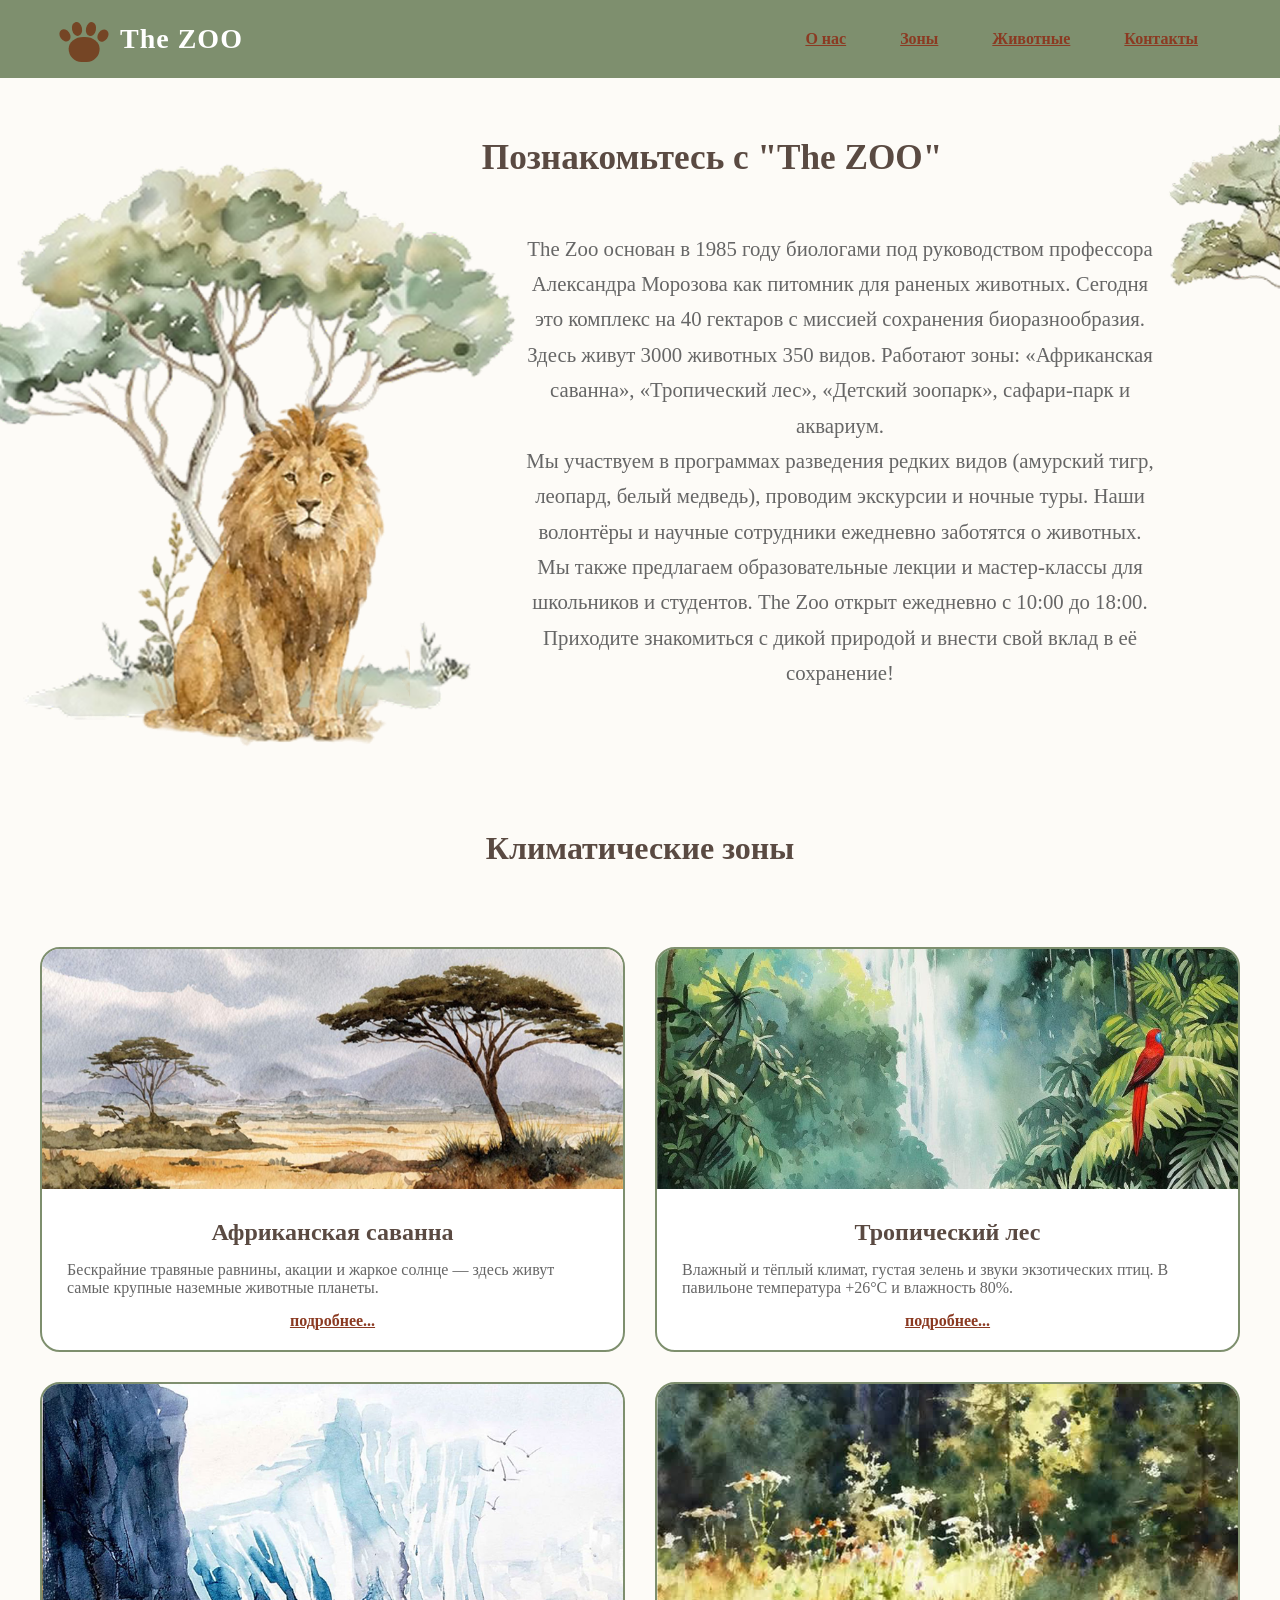
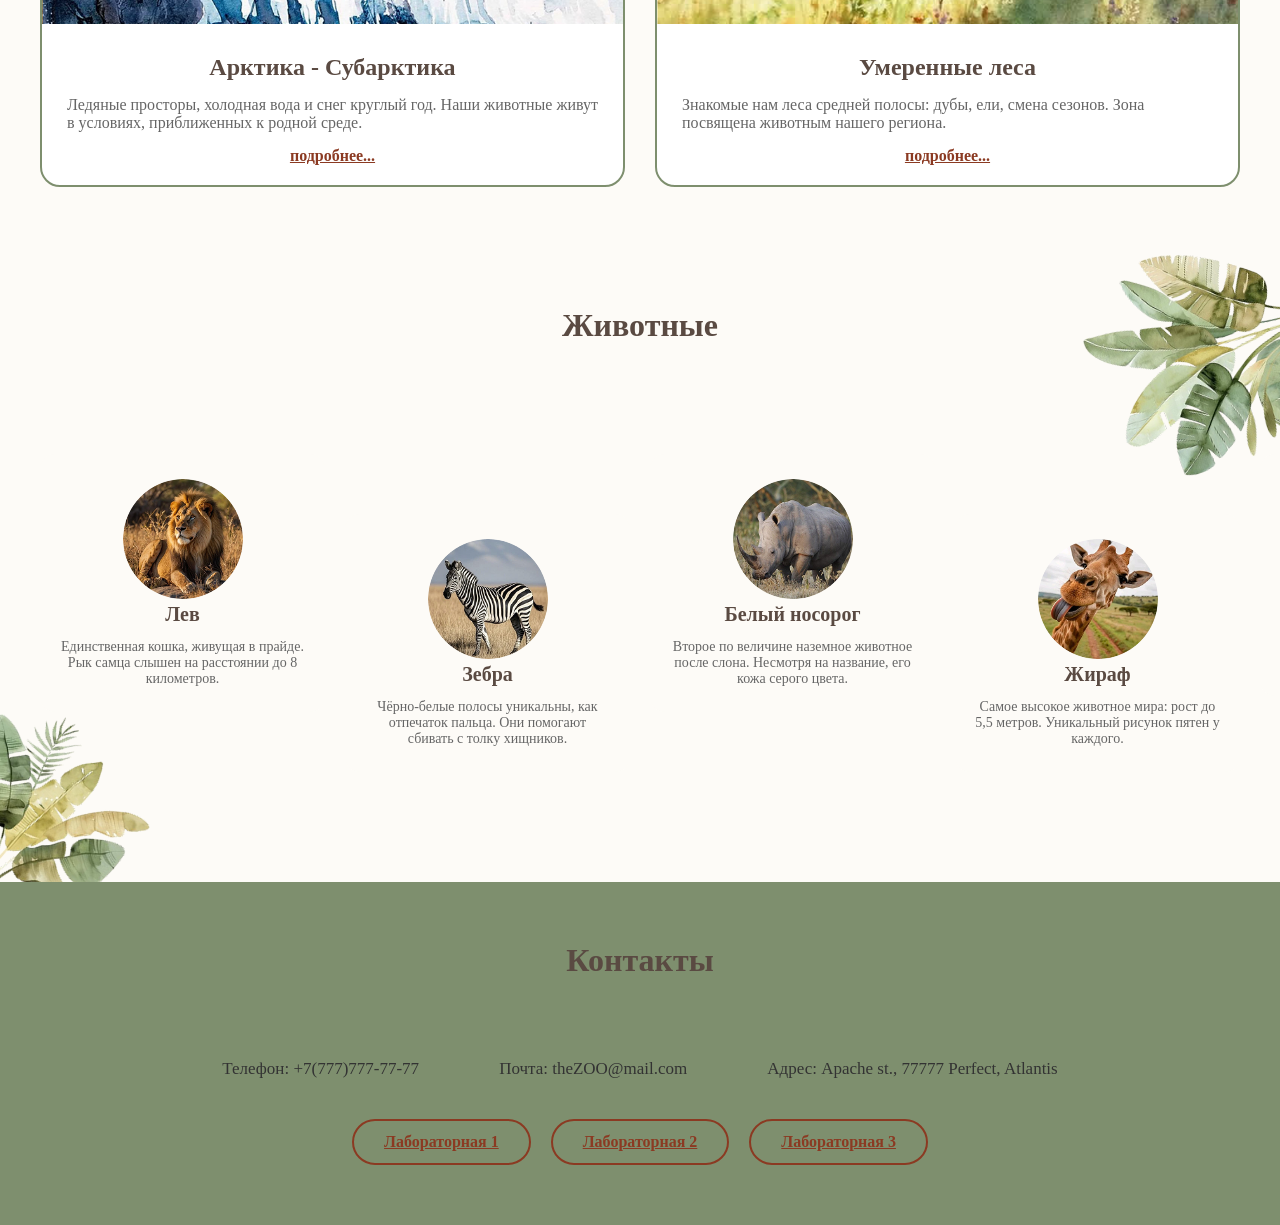
==== commit e95025d5: "Добавлена лабораторная 3" ====
--- a/index.html
+++ b/index.html
@@ -209,6 +209,7 @@
             <div class="lab-links">
                 <a href="html/pic.html" class="lab-link">Лабораторная 1</a>
                 <a href="html/animate.html" class="lab-link">Лабораторная 2</a>
+                <a href="html/test.html" class="lab-link">Лабораторная 3</a>
             </div>
         </div>
     </section>
--- a/styles/style.css
+++ b/styles/style.css
@@ -486,7 +486,7 @@
 
     .hero-content p { font-size: 0.9375em; }
 
-    .hero-decor { display: none; }/* прячем декор */
+    .hero-decor { opacity: 0.3;}/* прячем декор */
 
     .zones-section,
     .contacts-section { padding: 2.5em 1.25em; }
@@ -497,7 +497,7 @@
 
     .animals-section h2 { padding: 0 1.25em; }
 
-    .section-decor { display: none; }
+    .section-decor { opacity: 0.3; }
 
     .carousel-track { padding: 1.25em; gap: 0.9375em; }
 
@@ -527,5 +527,5 @@
         top: 0.875em;
     }
 
-    .modal-decor { display: none; }   /* прячем декор в модалках */
+    .modal-decor { opacity: 0.3; }   /* прячем декор в модалках */
 }
--- a/styles/logo.css
+++ b/styles/logo.css
@@ -1,6 +1,3 @@
-/* ============================================= */
-/* ЛОГОТИП-ЛАПА */
-/* ============================================= */
 :root {
     --paw-color: #B5835A;    /* цвет лапы */
     --paw-size: 48px;        /* базовый размер квадрата лапы */
@@ -30,9 +27,7 @@
     background-color: #754525;
 }
 
-/* =========================
-   ПАЛЬЦЫ
-   ========================= */
+/* ПАЛЬЦЫ*/
 
 .paw-toe {
     z-index: 2;
@@ -100,9 +95,7 @@
     white-space: nowrap;
 }
 
-/* ============================================= */
 /* АДАПТИВ */
-/* ============================================= */
 @media (max-width: 480px) {
     .logo-text {
         display: none;
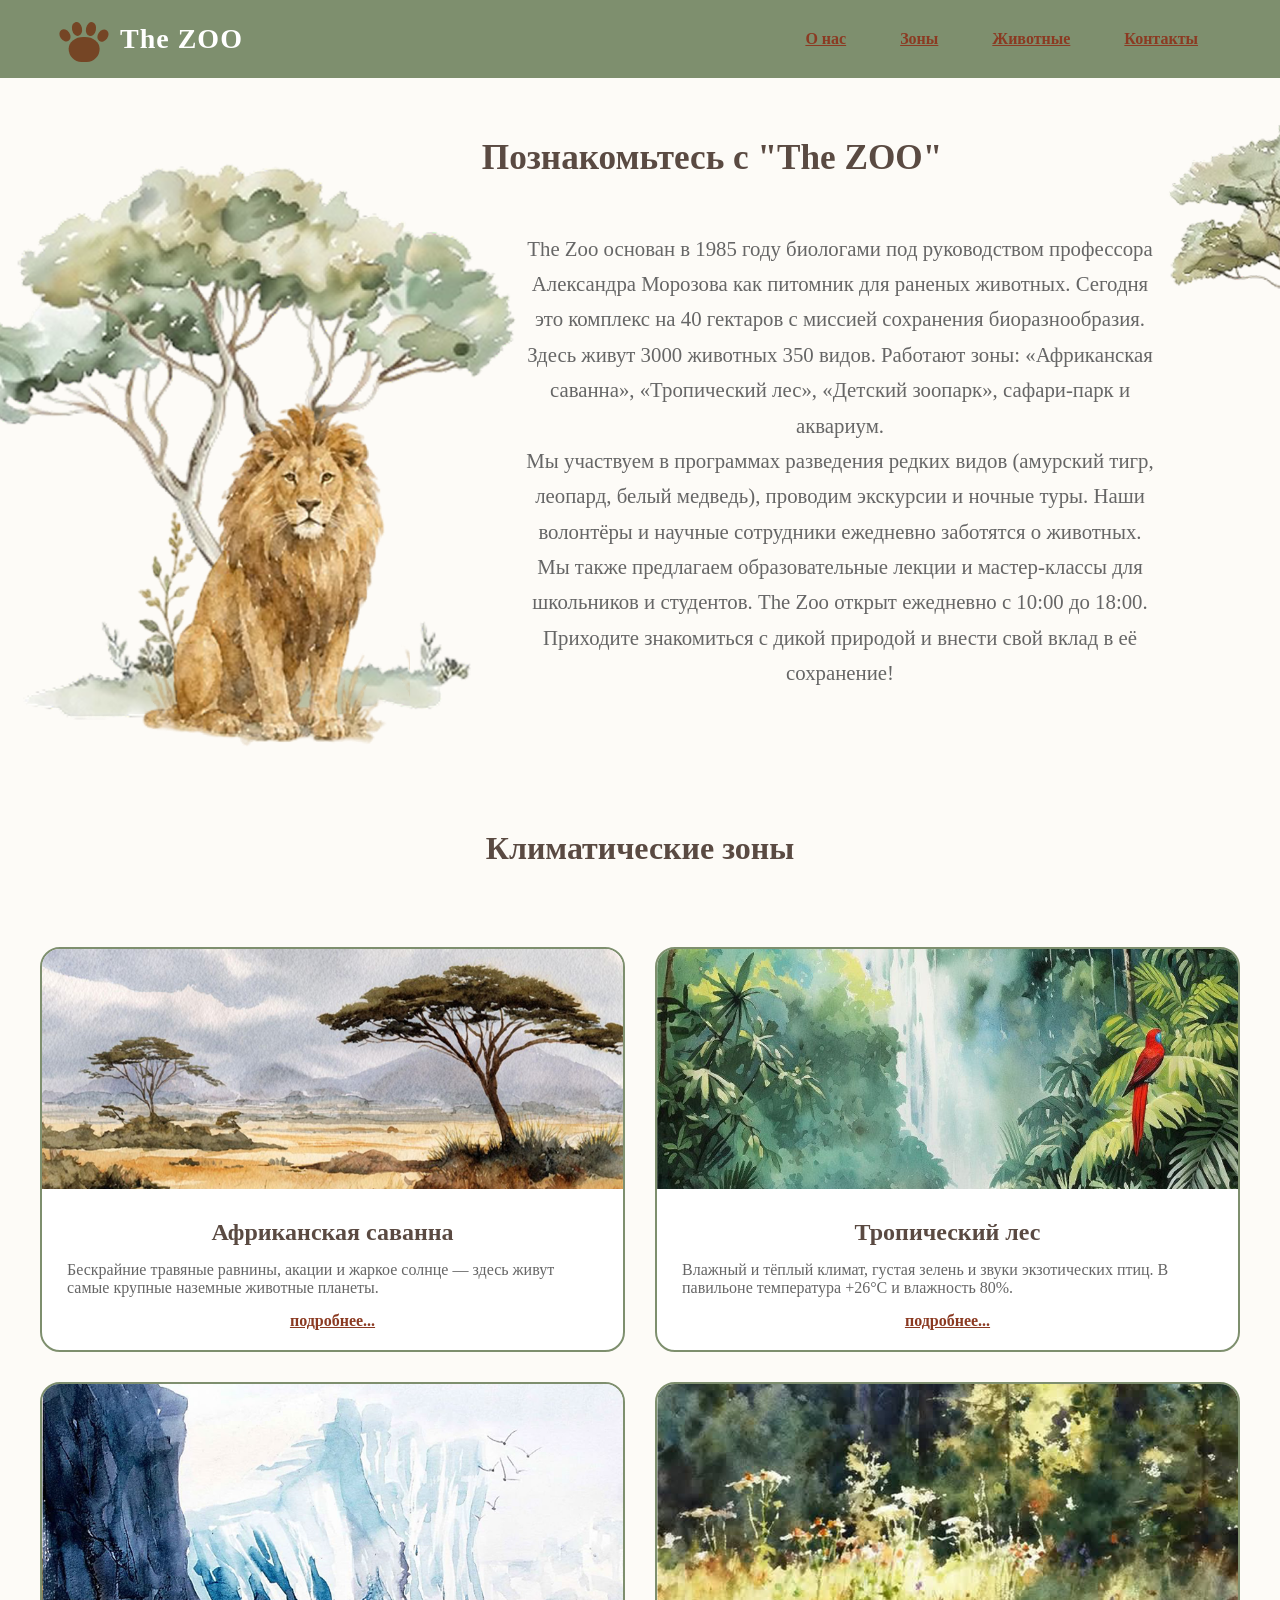
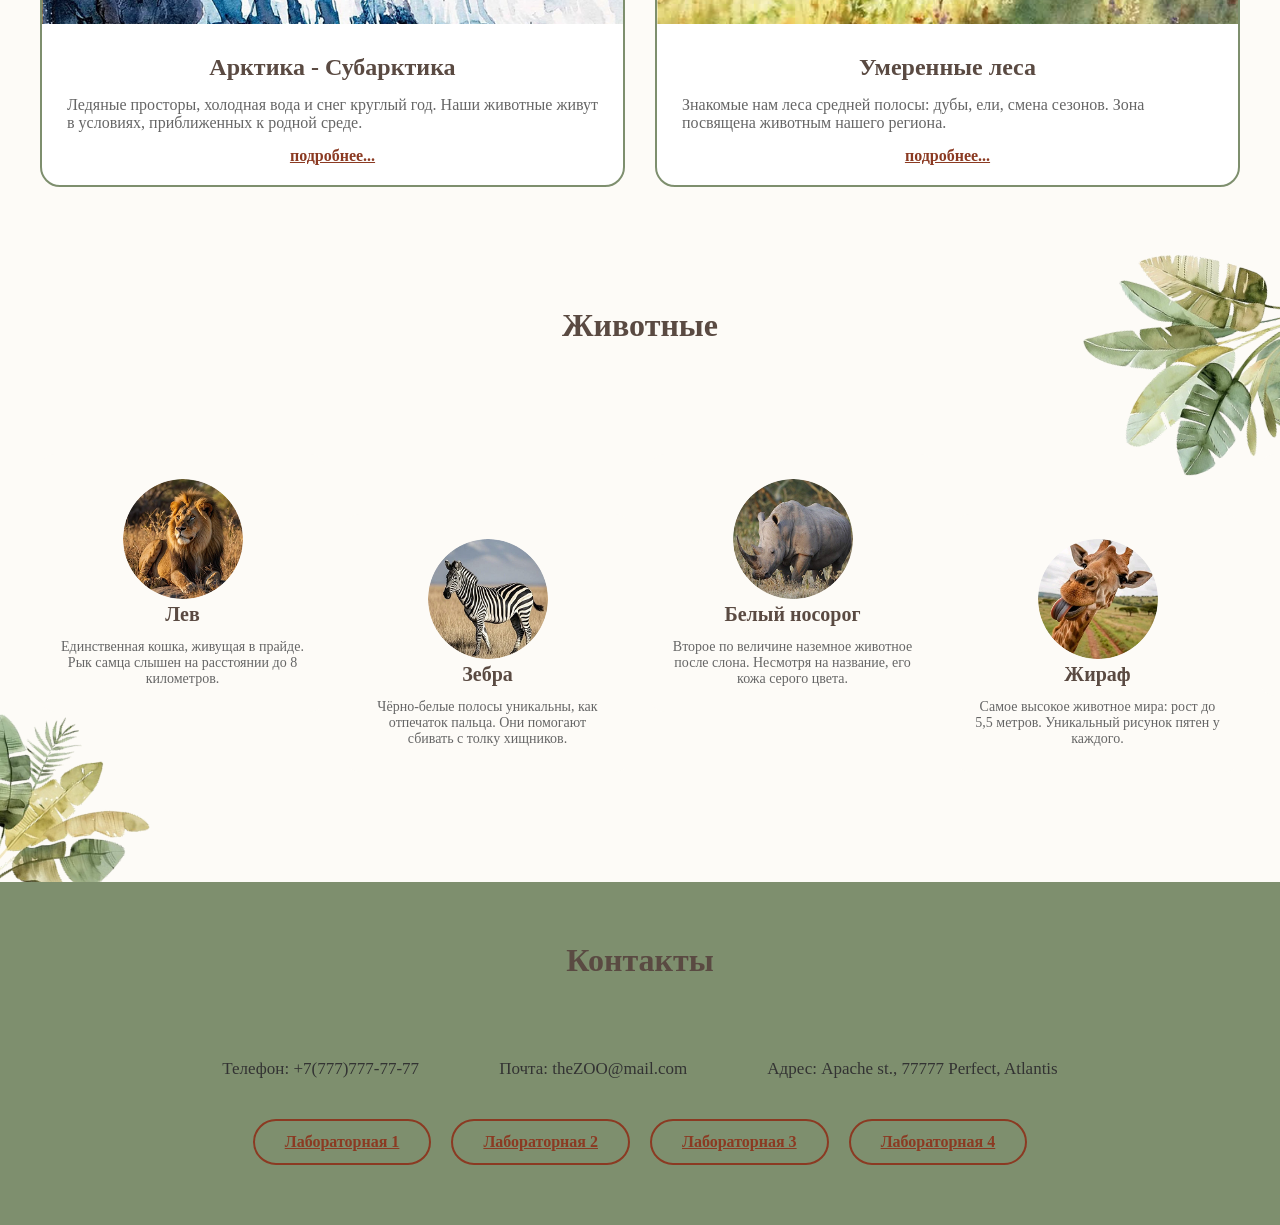
==== commit 0d0cc8e8: "добавлена лаба с разбором текста" ====
--- a/index.html
+++ b/index.html
@@ -210,6 +210,7 @@
                 <a href="html/pic.html" class="lab-link">Лабораторная 1</a>
                 <a href="html/animate.html" class="lab-link">Лабораторная 2</a>
                 <a href="html/test.html" class="lab-link">Лабораторная 3</a>
+                <a href="html/Words.html" class="lab-link">Лабораторная 4</a>
             </div>
         </div>
     </section>
